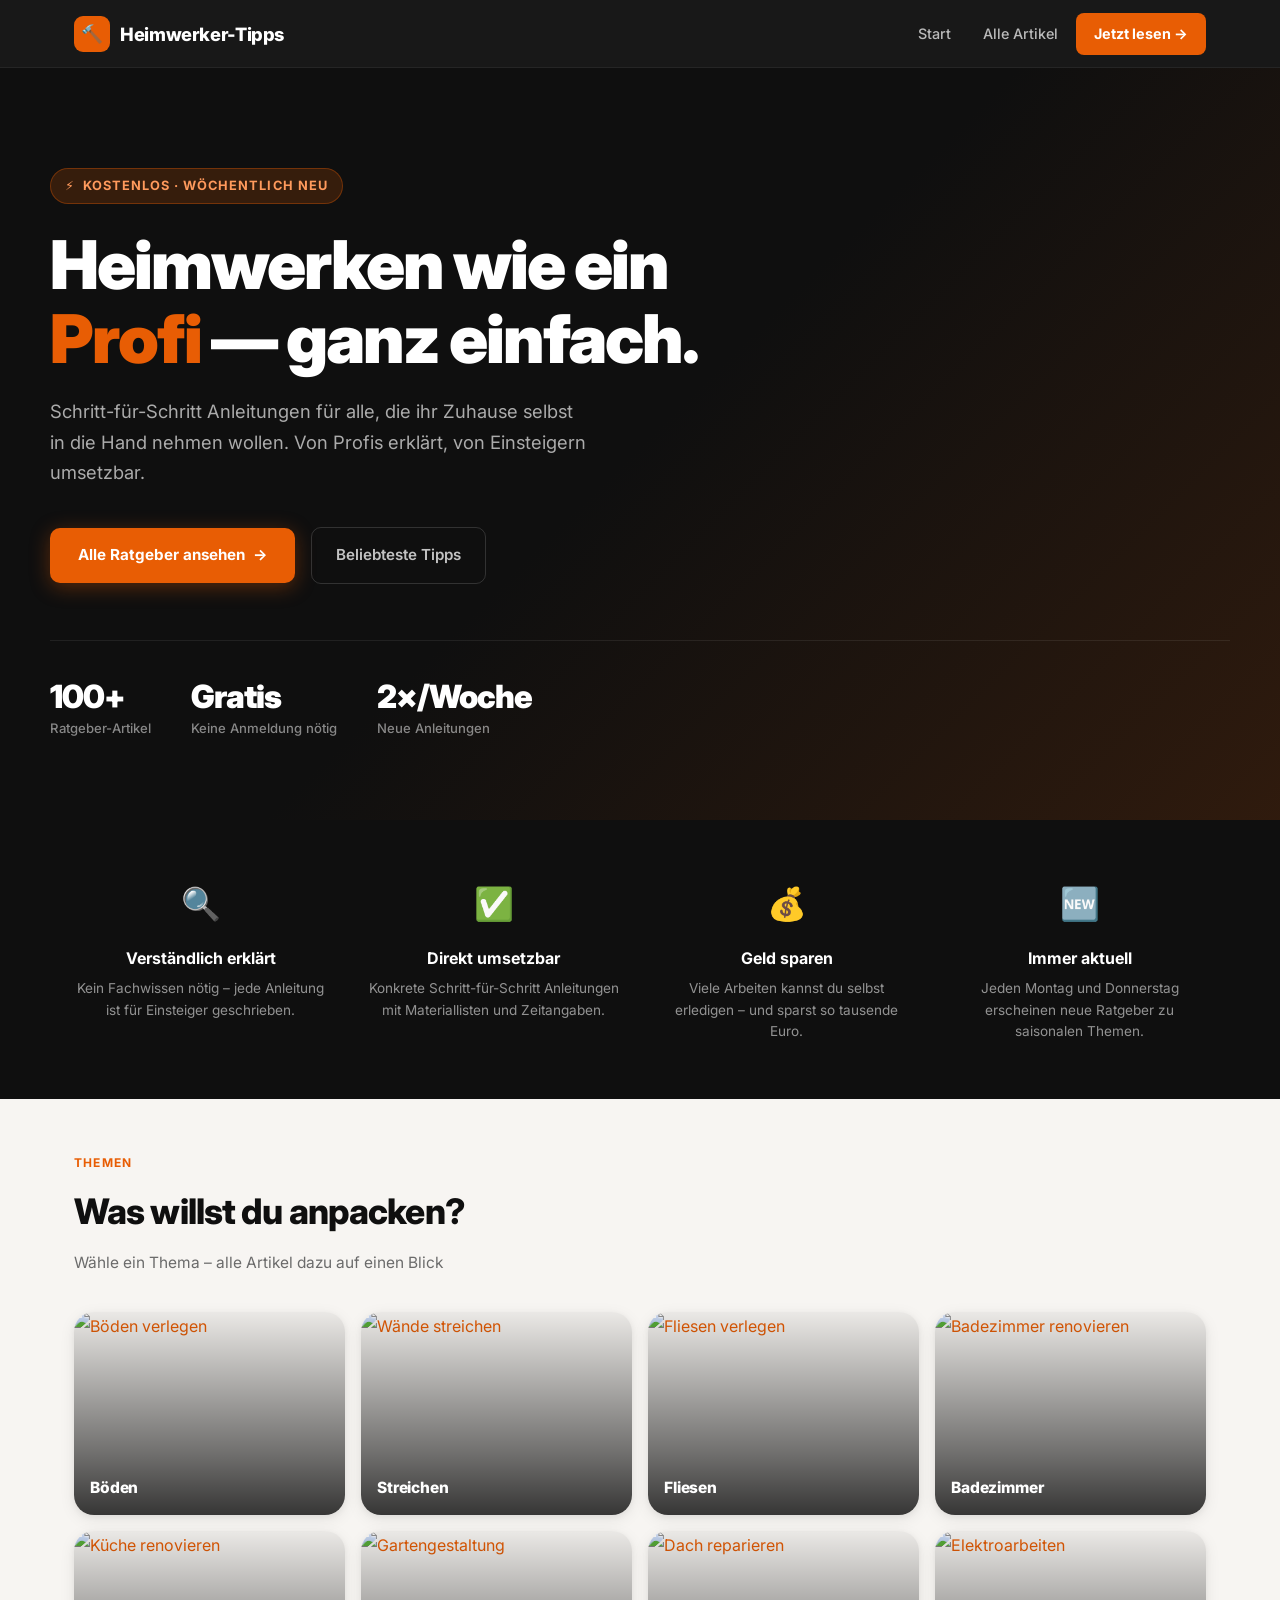
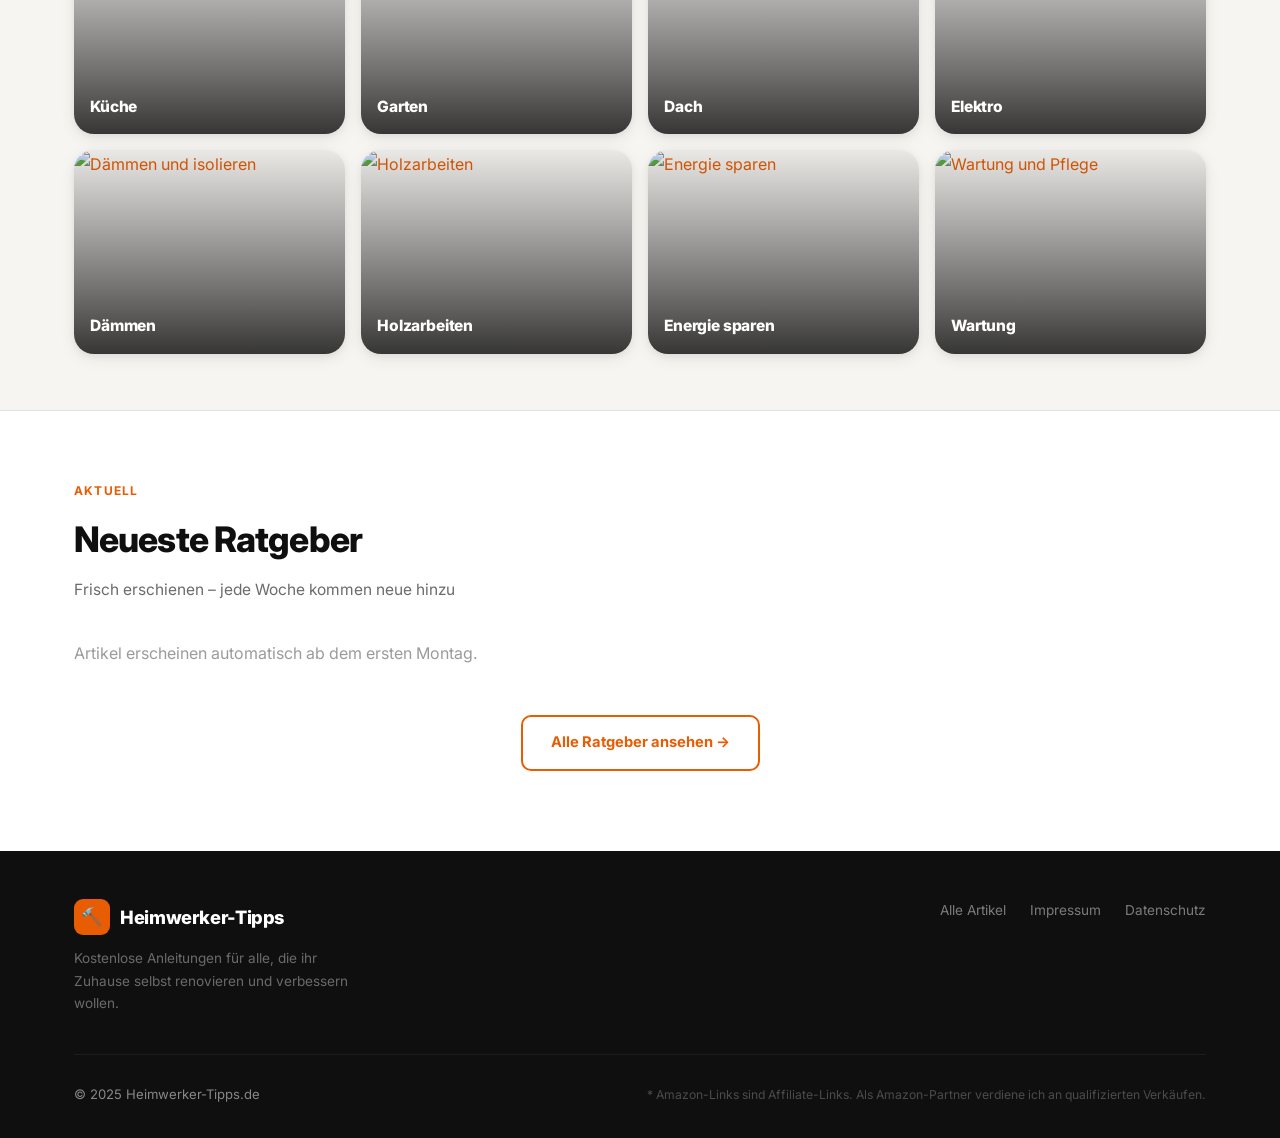
==== index.html @ 7f6107e6 "Kategorien: echte Unsplash-Fotos mit Hover-Effekt und Bild-Overlay" ====
<!DOCTYPE html>
<html lang="de">
<head>
  <meta charset="UTF-8" />
  <meta name="viewport" content="width=device-width, initial-scale=1.0" />
  <title>Heimwerker-Tipps – Dein Ratgeber für Renovierung & DIY</title>
  <meta name="description" content="Kostenlose Schritt-für-Schritt Anleitungen für Heimwerker: Renovieren, Streichen, Fliesen, Dämmen und mehr. Verständlich erklärt, direkt umsetzbar." />
  <link rel="canonical" href="https://USERNAME.github.io/heimwerker-tipps-de/" />

  <meta property="og:title" content="Heimwerker-Tipps – Dein Ratgeber für Renovierung & DIY" />
  <meta property="og:description" content="Kostenlose Heimwerker-Anleitungen: Renovieren, Streichen, Fliesen, Dämmen und mehr." />
  <meta property="og:type" content="website" />
  <meta property="og:image" content="https://images.unsplash.com/photo-1504307651254-35680f356dfd?w=1200&h=630&fit=crop" />

  <link rel="preconnect" href="https://fonts.googleapis.com" />
  <link rel="preconnect" href="https://fonts.gstatic.com" crossorigin />
  <link rel="stylesheet" href="style.css" />

  <!-- Google AdSense – nach Freischaltung aktivieren -->
  <!-- <script async src="https://pagead2.googlesyndication.com/pagead/js/adsbygoogle.js?client=ca-pub-XXXXXXXXXXXXXXXX" crossorigin="anonymous"></script> -->
</head>
<body>

<!-- ── Navigation ─────────────────────────────────────────────────────── -->
<header class="site-header">
  <div class="container">
    <nav class="nav-inner">
      <a href="/" class="logo">
        <span class="logo-icon">🔨</span>
        Heimwerker-Tipps
      </a>
      <div class="nav-links">
        <a href="/">Start</a>
        <a href="/blog/">Alle Artikel</a>
        <a href="/blog/" class="nav-cta">Jetzt lesen →</a>
      </div>
    </nav>
  </div>
</header>

<!-- ── Hero ───────────────────────────────────────────────────────────── -->
<section class="hero">
  <div class="hero-bg"></div>
  <div class="hero-overlay"></div>
  <div class="hero-content container">
    <div class="hero-eyebrow fade-up">
      <span>⚡</span> Kostenlos · Wöchentlich neu
    </div>
    <h1 class="fade-up-2">
      Heimwerken wie ein<br>
      <em>Profi</em> — ganz einfach.
    </h1>
    <p class="hero-sub fade-up-3">
      Schritt-für-Schritt Anleitungen für alle, die ihr Zuhause selbst in die Hand nehmen wollen. Von Profis erklärt, von Einsteigern umsetzbar.
    </p>
    <div class="hero-actions fade-up-3">
      <a href="/blog/" class="btn-primary">
        Alle Ratgeber ansehen
        <span>→</span>
      </a>
      <a href="/blog/?filter=Renovieren" class="btn-ghost">
        Beliebteste Tipps
      </a>
    </div>
    <div class="hero-stats fade-up-3">
      <div>
        <div class="hero-stat-value" id="stat-articles">100+</div>
        <div class="hero-stat-label">Ratgeber-Artikel</div>
      </div>
      <div>
        <div class="hero-stat-value">Gratis</div>
        <div class="hero-stat-label">Keine Anmeldung nötig</div>
      </div>
      <div>
        <div class="hero-stat-value">2×/Woche</div>
        <div class="hero-stat-label">Neue Anleitungen</div>
      </div>
    </div>
  </div>
</section>

<!-- ── Trust Bar ──────────────────────────────────────────────────────── -->
<section class="trust-section">
  <div class="container">
    <div class="trust-grid">
      <div class="trust-item">
        <div class="trust-icon">🔍</div>
        <h3>Verständlich erklärt</h3>
        <p>Kein Fachwissen nötig – jede Anleitung ist für Einsteiger geschrieben.</p>
      </div>
      <div class="trust-item">
        <div class="trust-icon">✅</div>
        <h3>Direkt umsetzbar</h3>
        <p>Konkrete Schritt-für-Schritt Anleitungen mit Materiallisten und Zeitangaben.</p>
      </div>
      <div class="trust-item">
        <div class="trust-icon">💰</div>
        <h3>Geld sparen</h3>
        <p>Viele Arbeiten kannst du selbst erledigen – und sparst so tausende Euro.</p>
      </div>
      <div class="trust-item">
        <div class="trust-icon">🆕</div>
        <h3>Immer aktuell</h3>
        <p>Jeden Montag und Donnerstag erscheinen neue Ratgeber zu saisonalen Themen.</p>
      </div>
    </div>
  </div>
</section>

<!-- ── Kategorien ─────────────────────────────────────────────────────── -->
<section class="categories-section">
  <div class="container">
    <div class="section-header">
      <span class="section-label">Themen</span>
      <h2 class="section-title">Was willst du anpacken?</h2>
      <p class="section-subtitle">Wähle ein Thema – alle Artikel dazu auf einen Blick</p>
    </div>
    <div class="category-grid">

      <a href="/blog/?filter=Böden" class="category-card">
        <img src="https://images.unsplash.com/photo-1562663474-6cbb3eaa4d14?w=600&h=450&fit=crop&auto=format" alt="Böden verlegen" loading="lazy" />
        <div class="category-card-overlay"></div>
        <div class="category-card-label">Böden</div>
      </a>

      <a href="/blog/?filter=Streichen" class="category-card">
        <img src="https://images.unsplash.com/photo-1589939705384-5185137a7f0f?w=600&h=450&fit=crop&auto=format" alt="Wände streichen" loading="lazy" />
        <div class="category-card-overlay"></div>
        <div class="category-card-label">Streichen</div>
      </a>

      <a href="/blog/?filter=Fliesen" class="category-card">
        <img src="https://images.unsplash.com/photo-1584622650111-993a426fbf0a?w=600&h=450&fit=crop&auto=format" alt="Fliesen verlegen" loading="lazy" />
        <div class="category-card-overlay"></div>
        <div class="category-card-label">Fliesen</div>
      </a>

      <a href="/blog/?filter=Bad" class="category-card">
        <img src="https://images.unsplash.com/photo-1552321554-5fefe8c9ef14?w=600&h=450&fit=crop&auto=format" alt="Badezimmer renovieren" loading="lazy" />
        <div class="category-card-overlay"></div>
        <div class="category-card-label">Badezimmer</div>
      </a>

      <a href="/blog/?filter=Küche" class="category-card">
        <img src="https://images.unsplash.com/photo-1556909114-f6e7ad7d3136?w=600&h=450&fit=crop&auto=format" alt="Küche renovieren" loading="lazy" />
        <div class="category-card-overlay"></div>
        <div class="category-card-label">Küche</div>
      </a>

      <a href="/blog/?filter=Garten" class="category-card">
        <img src="https://images.unsplash.com/photo-1416879595882-3373a0480b5b?w=600&h=450&fit=crop&auto=format" alt="Gartengestaltung" loading="lazy" />
        <div class="category-card-overlay"></div>
        <div class="category-card-label">Garten</div>
      </a>

      <a href="/blog/?filter=Dach" class="category-card">
        <img src="https://images.unsplash.com/photo-1508450859948-4e04fabaa4ea?w=600&h=450&fit=crop&auto=format" alt="Dach reparieren" loading="lazy" />
        <div class="category-card-overlay"></div>
        <div class="category-card-label">Dach</div>
      </a>

      <a href="/blog/?filter=Elektro" class="category-card">
        <img src="https://images.unsplash.com/photo-1621905251189-08b45d6a269e?w=600&h=450&fit=crop&auto=format" alt="Elektroarbeiten" loading="lazy" />
        <div class="category-card-overlay"></div>
        <div class="category-card-label">Elektro</div>
      </a>

      <a href="/blog/?filter=Dämmen" class="category-card">
        <img src="https://images.unsplash.com/photo-1504307651254-35680f356dfd?w=600&h=450&fit=crop&auto=format" alt="Dämmen und isolieren" loading="lazy" />
        <div class="category-card-overlay"></div>
        <div class="category-card-label">Dämmen</div>
      </a>

      <a href="/blog/?filter=Holz" class="category-card">
        <img src="https://images.unsplash.com/photo-1530124566582-a618bc2615dc?w=600&h=450&fit=crop&auto=format" alt="Holzarbeiten" loading="lazy" />
        <div class="category-card-overlay"></div>
        <div class="category-card-label">Holzarbeiten</div>
      </a>

      <a href="/blog/?filter=Energie" class="category-card">
        <img src="https://images.unsplash.com/photo-1497435334941-8c899ee9e8e9?w=600&h=450&fit=crop&auto=format" alt="Energie sparen" loading="lazy" />
        <div class="category-card-overlay"></div>
        <div class="category-card-label">Energie sparen</div>
      </a>

      <a href="/blog/?filter=Wartung" class="category-card">
        <img src="https://images.unsplash.com/photo-1504148455328-c376907d081c?w=600&h=450&fit=crop&auto=format" alt="Wartung und Pflege" loading="lazy" />
        <div class="category-card-overlay"></div>
        <div class="category-card-label">Wartung</div>
      </a>

    </div>
  </div>
</section>

<!-- AdSense Banner (nach Freischaltung aktivieren) -->
<!--
<div class="container" style="padding: 0 24px;">
  <div class="ad-slot">
    <ins class="adsbygoogle" style="display:block" data-ad-client="ca-pub-XXXXXXXXXXXXXXXX" data-ad-slot="XXXXXXXXXX" data-ad-format="auto" data-full-width-responsive="true"></ins>
    <script>(adsbygoogle = window.adsbygoogle || []).push({});</script>
  </div>
</div>
-->

<!-- ── Neueste Artikel ─────────────────────────────────────────────────── -->
<section class="articles-section">
  <div class="container">
    <div class="section-header">
      <span class="section-label">Aktuell</span>
      <h2 class="section-title">Neueste Ratgeber</h2>
      <p class="section-subtitle">Frisch erschienen – jede Woche kommen neue hinzu</p>
    </div>

    <div class="post-grid" id="latest-posts">
      <!-- Skeleton Loader -->
      <div class="post-card" style="opacity:.4;">
        <div class="card-image" style="background:var(--surface-3);"></div>
        <div class="card-body">
          <div style="height:14px;background:var(--surface-3);border-radius:4px;width:60%;margin-bottom:12px;"></div>
          <div style="height:20px;background:var(--surface-3);border-radius:4px;margin-bottom:8px;"></div>
          <div style="height:14px;background:var(--surface-3);border-radius:4px;width:80%;"></div>
        </div>
      </div>
    </div>

    <div class="section-footer">
      <a href="/blog/" class="btn-outline">Alle Ratgeber ansehen →</a>
    </div>
  </div>
</section>

<!-- ── Footer ─────────────────────────────────────────────────────────── -->
<footer class="site-footer">
  <div class="container">
    <div class="footer-inner">
      <div class="footer-brand">
        <a href="/" class="logo">
          <span class="logo-icon">🔨</span>
          Heimwerker-Tipps
        </a>
        <p>Kostenlose Anleitungen für alle, die ihr Zuhause selbst renovieren und verbessern wollen.</p>
      </div>
      <div class="footer-links">
        <a href="/blog/">Alle Artikel</a>
        <a href="/impressum.html">Impressum</a>
        <a href="/datenschutz.html">Datenschutz</a>
      </div>
    </div>
    <div class="footer-bottom">
      <span class="footer-copy">© 2025 Heimwerker-Tipps.de</span>
      <span class="affiliate-hint">* Amazon-Links sind Affiliate-Links. Als Amazon-Partner verdiene ich an qualifizierten Verkäufen.</span>
    </div>
  </div>
</footer>

<script>
// Artikel-Zähler aus Index
fetch('/blog/posts/index.json')
  .then(r => r.json())
  .then(posts => {
    // Statistik aktualisieren
    const count = posts.length;
    if (count > 0) {
      document.getElementById('stat-articles').textContent = count + '+';
    }

    // Neueste 6 Artikel rendern
    const grid = document.getElementById('latest-posts');
    const latest = posts.slice(0, 6);

    if (latest.length === 0) {
      grid.innerHTML = '<p style="color:var(--ink-4);grid-column:1/-1;">Die ersten Artikel erscheinen automatisch ab dem ersten Montag. Bitte check später nochmal.</p>';
      return;
    }

    // Featured-Klasse wenn mehr als 3 Artikel
    if (latest.length >= 3) grid.classList.add('has-featured');

    grid.innerHTML = latest.map((p, i) => `
      <article class="post-card">
        <a class="card-link" href="${p.url}">
          <div class="card-image">
            <img src="${p.og_image}" alt="${p.h1}" loading="${i === 0 ? 'eager' : 'lazy'}" />
            <div class="card-image-overlay"></div>
          </div>
          <div class="card-body">
            <div class="card-meta">
              <span class="label">${p.label}</span>
              <time class="card-date">${p.date_de}</time>
            </div>
            <h2>${p.h1}</h2>
            <p>${p.meta_description}</p>
            <span class="card-arrow">Jetzt lesen <span>→</span></span>
          </div>
        </a>
      </article>
    `).join('');
  })
  .catch(() => {
    document.getElementById('latest-posts').innerHTML =
      '<p style="color:var(--ink-4);grid-column:1/-1;">Artikel erscheinen automatisch ab dem ersten Montag.</p>';
  });
</script>

</body>
</html>
---- style.css ----
/* ═══════════════════════════════════════════════════════════════
   HEIMWERKER-TIPPS — Premium Design System
   ═══════════════════════════════════════════════════════════════ */

@import url('https://fonts.googleapis.com/css2?family=Inter:wght@400;500;600;700;800;900&display=swap');

/* ── Tokens ─────────────────────────────────────────────────────────────── */
:root {
  --brand:        #e85d04;
  --brand-dark:   #c44e04;
  --brand-light:  #fff0e8;
  --ink:          #0f0f0f;
  --ink-2:        #3a3a3a;
  --ink-3:        #6b6b6b;
  --ink-4:        #9b9b9b;
  --surface:      #ffffff;
  --surface-2:    #f7f5f2;
  --surface-3:    #edeae5;
  --border:       rgba(0,0,0,.08);
  --border-strong:#d0ccc6;
  --shadow-sm:    0 1px 3px rgba(0,0,0,.06), 0 1px 2px rgba(0,0,0,.04);
  --shadow-md:    0 4px 16px rgba(0,0,0,.08), 0 2px 6px rgba(0,0,0,.05);
  --shadow-lg:    0 12px 40px rgba(0,0,0,.12), 0 4px 12px rgba(0,0,0,.07);
  --shadow-xl:    0 24px 64px rgba(0,0,0,.14);
  --radius-sm:    6px;
  --radius:       12px;
  --radius-lg:    20px;
  --radius-xl:    32px;
  --nav-h:        68px;
  --content-w:    820px;
  --wide-w:       1180px;
  --transition:   all .22s cubic-bezier(.4,0,.2,1);
}

/* ── Reset ──────────────────────────────────────────────────────────────── */
*, *::before, *::after { box-sizing: border-box; margin: 0; padding: 0; }
html { scroll-behavior: smooth; -webkit-text-size-adjust: 100%; }

body {
  font-family: 'Inter', system-ui, -apple-system, sans-serif;
  font-size: 16px;
  line-height: 1.75;
  color: var(--ink);
  background: var(--surface);
  -webkit-font-smoothing: antialiased;
}

img { display: block; max-width: 100%; }
a  { color: var(--brand); text-decoration: none; }
a:hover { text-decoration: underline; }

/* ── Utility ────────────────────────────────────────────────────────────── */
.container {
  max-width: var(--wide-w);
  margin: 0 auto;
  padding: 0 24px;
}
.content-w { max-width: var(--content-w); margin: 0 auto; padding: 0 24px; }

.sr-only {
  position: absolute; width: 1px; height: 1px;
  padding: 0; margin: -1px; overflow: hidden;
  clip: rect(0,0,0,0); border: 0;
}

/* ═══════════════════════════════════════════════════════════════
   NAVIGATION
   ═══════════════════════════════════════════════════════════════ */
.site-header {
  position: sticky;
  top: 0;
  z-index: 200;
  height: var(--nav-h);
  background: rgba(15,15,15,.96);
  backdrop-filter: blur(16px) saturate(180%);
  -webkit-backdrop-filter: blur(16px) saturate(180%);
  border-bottom: 1px solid rgba(255,255,255,.06);
}

.nav-inner {
  height: var(--nav-h);
  display: flex;
  align-items: center;
  justify-content: space-between;
  gap: 24px;
}

.logo {
  display: flex;
  align-items: center;
  gap: 10px;
  color: #fff;
  font-size: 1.15rem;
  font-weight: 800;
  letter-spacing: -.02em;
  text-decoration: none;
  flex-shrink: 0;
}

.logo-icon {
  width: 36px;
  height: 36px;
  background: var(--brand);
  border-radius: 9px;
  display: flex;
  align-items: center;
  justify-content: center;
  font-size: 1.1rem;
}

.nav-links {
  display: flex;
  align-items: center;
  gap: 4px;
}

.nav-links a {
  color: rgba(255,255,255,.7);
  font-size: .9rem;
  font-weight: 500;
  padding: 7px 14px;
  border-radius: var(--radius-sm);
  transition: var(--transition);
  text-decoration: none;
}

.nav-links a:hover { color: #fff; background: rgba(255,255,255,.08); }
.nav-links a.active { color: #fff; }

.nav-cta {
  background: var(--brand) !important;
  color: #fff !important;
  padding: 8px 18px !important;
  border-radius: 8px !important;
  font-weight: 700 !important;
}

.nav-cta:hover { background: var(--brand-dark) !important; }

/* ═══════════════════════════════════════════════════════════════
   HERO
   ═══════════════════════════════════════════════════════════════ */
.hero {
  position: relative;
  min-height: 600px;
  display: flex;
  align-items: center;
  overflow: hidden;
  background: #0f0f0f;
}

.hero-bg {
  position: absolute;
  inset: 0;
  background-image: url('https://images.unsplash.com/photo-1504307651254-35680f356dfd?w=1600&h=900&fit=crop&auto=format');
  background-size: cover;
  background-position: center 40%;
  opacity: .28;
  transform: scale(1.04);
  transition: transform 8s ease;
}

.hero-overlay {
  position: absolute;
  inset: 0;
  background: linear-gradient(
    135deg,
    rgba(15,15,15,.95) 0%,
    rgba(15,15,15,.7) 50%,
    rgba(232,93,4,.15) 100%
  );
}

.hero-content {
  position: relative;
  z-index: 1;
  padding: 100px 0 80px;
  width: 100%;
}

.hero-eyebrow {
  display: inline-flex;
  align-items: center;
  gap: 8px;
  background: rgba(232,93,4,.18);
  border: 1px solid rgba(232,93,4,.35);
  color: #ff9a5c;
  font-size: .8rem;
  font-weight: 700;
  letter-spacing: .08em;
  text-transform: uppercase;
  padding: 6px 14px;
  border-radius: 100px;
  margin-bottom: 24px;
}

.hero h1 {
  font-size: clamp(2.6rem, 6vw, 4.2rem);
  font-weight: 900;
  line-height: 1.1;
  letter-spacing: -.03em;
  color: #fff;
  max-width: 720px;
  margin-bottom: 20px;
}

.hero h1 em {
  font-style: normal;
  color: var(--brand);
}

.hero-sub {
  font-size: 1.15rem;
  color: rgba(255,255,255,.65);
  max-width: 540px;
  line-height: 1.65;
  margin-bottom: 40px;
}

.hero-actions {
  display: flex;
  align-items: center;
  gap: 16px;
  flex-wrap: wrap;
}

.btn-primary {
  display: inline-flex;
  align-items: center;
  gap: 8px;
  background: var(--brand);
  color: #fff;
  font-weight: 700;
  font-size: .95rem;
  padding: 14px 28px;
  border-radius: 10px;
  transition: var(--transition);
  text-decoration: none;
  box-shadow: 0 4px 20px rgba(232,93,4,.35);
}

.btn-primary:hover {
  background: var(--brand-dark);
  transform: translateY(-1px);
  box-shadow: 0 8px 28px rgba(232,93,4,.45);
  text-decoration: none;
  color: #fff;
}

.btn-ghost {
  display: inline-flex;
  align-items: center;
  gap: 8px;
  color: rgba(255,255,255,.75);
  font-weight: 600;
  font-size: .95rem;
  padding: 14px 24px;
  border-radius: 10px;
  border: 1px solid rgba(255,255,255,.15);
  transition: var(--transition);
  text-decoration: none;
}

.btn-ghost:hover {
  color: #fff;
  border-color: rgba(255,255,255,.35);
  background: rgba(255,255,255,.06);
  text-decoration: none;
}

.hero-stats {
  display: flex;
  gap: 40px;
  margin-top: 56px;
  padding-top: 40px;
  border-top: 1px solid rgba(255,255,255,.08);
}

.hero-stat-value {
  font-size: 2rem;
  font-weight: 900;
  color: #fff;
  letter-spacing: -.03em;
  line-height: 1;
}

.hero-stat-label {
  font-size: .82rem;
  color: rgba(255,255,255,.5);
  margin-top: 4px;
  font-weight: 500;
}

/* ═══════════════════════════════════════════════════════════════
   CATEGORY STRIP
   ═══════════════════════════════════════════════════════════════ */
.categories-section {
  background: var(--surface-2);
  border-bottom: 1px solid var(--border);
  padding: 48px 0 56px;
}

.section-header {
  margin-bottom: 36px;
}

.section-label {
  display: inline-block;
  font-size: .75rem;
  font-weight: 700;
  letter-spacing: .1em;
  text-transform: uppercase;
  color: var(--brand);
  margin-bottom: 8px;
}

.section-title {
  font-size: clamp(1.6rem, 3vw, 2.2rem);
  font-weight: 800;
  letter-spacing: -.025em;
  color: var(--ink);
  margin-bottom: 6px;
}

.section-subtitle {
  color: var(--ink-3);
  font-size: .97rem;
}

.category-grid {
  display: grid;
  grid-template-columns: repeat(4, 1fr);
  gap: 16px;
}

.category-card {
  position: relative;
  display: block;
  border-radius: var(--radius-lg);
  overflow: hidden;
  aspect-ratio: 4 / 3;
  text-decoration: none;
  box-shadow: var(--shadow-md);
  transition: var(--transition);
}

.category-card:hover {
  transform: translateY(-4px) scale(1.02);
  box-shadow: var(--shadow-xl);
  text-decoration: none;
}

.category-card img {
  position: absolute;
  inset: 0;
  width: 100%;
  height: 100%;
  object-fit: cover;
  transition: transform .5s ease;
}

.category-card:hover img { transform: scale(1.08); }

.category-card-overlay {
  position: absolute;
  inset: 0;
  background: linear-gradient(
    to bottom,
    rgba(0,0,0,.05) 0%,
    rgba(0,0,0,.55) 70%,
    rgba(0,0,0,.78) 100%
  );
  transition: background .25s;
}

.category-card:hover .category-card-overlay {
  background: linear-gradient(
    to bottom,
    rgba(232,93,4,.1) 0%,
    rgba(0,0,0,.65) 70%,
    rgba(0,0,0,.88) 100%
  );
}

.category-card-label {
  position: absolute;
  bottom: 0;
  left: 0;
  right: 0;
  padding: 14px 16px;
  color: #fff;
  font-weight: 800;
  font-size: .97rem;
  letter-spacing: -.01em;
  display: flex;
  align-items: center;
  justify-content: space-between;
}

.category-card-label::after {
  content: '→';
  opacity: 0;
  transform: translateX(-6px);
  transition: var(--transition);
  color: var(--brand);
  font-size: 1rem;
}

.category-card:hover .category-card-label::after {
  opacity: 1;
  transform: translateX(0);
}

/* ═══════════════════════════════════════════════════════════════
   ARTICLE CARDS
   ═══════════════════════════════════════════════════════════════ */
.articles-section { padding: 64px 0 80px; }

.post-grid {
  display: grid;
  grid-template-columns: repeat(auto-fill, minmax(300px, 1fr));
  gap: 24px;
}

/* Featured: erster Artikel nimmt volle Breite */
.post-grid.has-featured .post-card:first-child {
  grid-column: 1 / -1;
  display: grid;
  grid-template-columns: 1.2fr 1fr;
}

.post-grid.has-featured .post-card:first-child .card-image {
  height: 100%;
  min-height: 260px;
}

.post-card {
  background: var(--surface);
  border: 1px solid var(--border);
  border-radius: var(--radius-lg);
  overflow: hidden;
  box-shadow: var(--shadow-sm);
  transition: var(--transition);
  display: flex;
  flex-direction: column;
}

.post-card:hover {
  transform: translateY(-4px);
  box-shadow: var(--shadow-lg);
  border-color: rgba(232,93,4,.2);
}

.card-link { display: contents; color: inherit; text-decoration: none; }

.card-image {
  position: relative;
  overflow: hidden;
  height: 200px;
  flex-shrink: 0;
}

.card-image img {
  width: 100%;
  height: 100%;
  object-fit: cover;
  transition: transform .5s ease;
}

.post-card:hover .card-image img { transform: scale(1.06); }

.card-image-overlay {
  position: absolute;
  inset: 0;
  background: linear-gradient(to top, rgba(0,0,0,.3) 0%, transparent 50%);
}

.card-body {
  padding: 20px 22px 24px;
  display: flex;
  flex-direction: column;
  flex: 1;
}

.card-meta {
  display: flex;
  align-items: center;
  justify-content: space-between;
  margin-bottom: 12px;
}

.label {
  display: inline-block;
  background: var(--brand-light);
  color: var(--brand-dark);
  font-size: .72rem;
  font-weight: 700;
  letter-spacing: .06em;
  text-transform: uppercase;
  padding: 3px 10px;
  border-radius: 100px;
}

.card-date {
  font-size: .78rem;
  color: var(--ink-4);
}

.card-body h2 {
  font-size: 1.05rem;
  font-weight: 700;
  line-height: 1.4;
  color: var(--ink);
  margin-bottom: 10px;
  letter-spacing: -.01em;
}

.card-body p {
  font-size: .88rem;
  color: var(--ink-3);
  line-height: 1.6;
  flex: 1;
  display: -webkit-box;
  -webkit-line-clamp: 2;
  -webkit-box-orient: vertical;
  overflow: hidden;
}

.card-arrow {
  margin-top: 16px;
  font-size: .85rem;
  font-weight: 700;
  color: var(--brand);
  display: flex;
  align-items: center;
  gap: 4px;
  transition: gap .2s;
}

.post-card:hover .card-arrow { gap: 8px; }

/* ═══════════════════════════════════════════════════════════════
   TRUST BAR / FEATURES
   ═══════════════════════════════════════════════════════════════ */
.trust-section {
  background: var(--ink);
  color: #fff;
  padding: 56px 0;
}

.trust-grid {
  display: grid;
  grid-template-columns: repeat(auto-fit, minmax(200px, 1fr));
  gap: 40px;
}

.trust-item {
  text-align: center;
}

.trust-icon {
  font-size: 2rem;
  margin-bottom: 12px;
}

.trust-item h3 {
  font-size: 1rem;
  font-weight: 700;
  margin-bottom: 6px;
}

.trust-item p {
  font-size: .85rem;
  color: rgba(255,255,255,.55);
  line-height: 1.6;
}

/* ═══════════════════════════════════════════════════════════════
   SECTION DIVIDER
   ═══════════════════════════════════════════════════════════════ */
.section-footer {
  display: flex;
  justify-content: center;
  margin-top: 48px;
}

.btn-outline {
  display: inline-flex;
  align-items: center;
  gap: 8px;
  border: 2px solid var(--brand);
  color: var(--brand);
  font-weight: 700;
  font-size: .92rem;
  padding: 13px 28px;
  border-radius: 10px;
  transition: var(--transition);
  text-decoration: none;
}

.btn-outline:hover {
  background: var(--brand);
  color: #fff;
  text-decoration: none;
  transform: translateY(-1px);
  box-shadow: 0 4px 16px rgba(232,93,4,.3);
}

/* ═══════════════════════════════════════════════════════════════
   ARTICLE PAGE
   ═══════════════════════════════════════════════════════════════ */
.article-hero {
  background: #0f0f0f;
  padding: 56px 0 0;
}

.article-hero-inner {
  max-width: var(--content-w);
  margin: 0 auto;
  padding: 0 24px;
}

.article-eyebrow {
  display: flex;
  align-items: center;
  gap: 12px;
  margin-bottom: 20px;
  flex-wrap: wrap;
}

.article-hero h1 {
  font-size: clamp(1.9rem, 4.5vw, 3rem);
  font-weight: 900;
  line-height: 1.18;
  letter-spacing: -.03em;
  color: #fff;
  margin-bottom: 16px;
}

.article-hero-sub {
  font-size: 1.1rem;
  color: rgba(255,255,255,.6);
  max-width: 600px;
  margin-bottom: 36px;
  line-height: 1.65;
}

.article-hero-date {
  font-size: .82rem;
  color: rgba(255,255,255,.4);
}

.article-hero-img {
  width: 100%;
  max-width: var(--content-w);
  margin: 0 auto;
  display: block;
  height: 380px;
  object-fit: cover;
  border-radius: var(--radius-lg) var(--radius-lg) 0 0;
  margin-top: 8px;
}

/* Reading progress bar */
.reading-progress {
  position: fixed;
  top: var(--nav-h);
  left: 0;
  height: 3px;
  background: var(--brand);
  width: 0%;
  z-index: 150;
  transition: width .1s linear;
  box-shadow: 0 0 8px rgba(232,93,4,.5);
}

.article-page {
  max-width: var(--content-w);
  margin: 0 auto;
  padding: 48px 24px 80px;
}

.article-content {
  font-size: 1.06rem;
  line-height: 1.8;
  color: var(--ink-2);
}

.article-content h2 {
  font-size: 1.55rem;
  font-weight: 800;
  color: var(--ink);
  letter-spacing: -.02em;
  margin: 48px 0 16px;
  padding-top: 8px;
}

.article-content p { margin-bottom: 20px; }

.article-content ul, .article-content ol {
  margin: 20px 0 28px 0;
  padding-left: 0;
  list-style: none;
}

.article-content li {
  position: relative;
  padding-left: 28px;
  margin-bottom: 10px;
}

.article-content ul li::before {
  content: '';
  position: absolute;
  left: 0;
  top: 11px;
  width: 8px;
  height: 8px;
  border-radius: 50%;
  background: var(--brand);
}

.article-content ol { counter-reset: list; }
.article-content ol li::before {
  counter-increment: list;
  content: counter(list);
  position: absolute;
  left: 0;
  top: 2px;
  width: 20px;
  height: 20px;
  background: var(--brand);
  color: #fff;
  font-size: .72rem;
  font-weight: 800;
  border-radius: 50%;
  display: flex;
  align-items: center;
  justify-content: center;
  line-height: 1;
}

/* Amazon Product Box */
.product-hint {
  background: linear-gradient(135deg, #fff8f4 0%, #fff3eb 100%);
  border: 1.5px solid rgba(232,93,4,.25);
  border-radius: var(--radius-lg);
  padding: 28px 32px;
  margin: 40px 0;
  box-shadow: var(--shadow-sm);
}

.product-hint h3 {
  font-size: 1.1rem;
  font-weight: 800;
  color: var(--ink);
  margin-bottom: 8px;
}

.product-hint p {
  color: var(--ink-3);
  font-size: .92rem;
  margin-bottom: 18px;
  margin-top: 0;
}

.amazon-link {
  display: inline-flex;
  align-items: center;
  gap: 8px;
  background: var(--brand);
  color: #fff;
  font-weight: 700;
  font-size: .9rem;
  padding: 11px 22px;
  border-radius: var(--radius);
  text-decoration: none;
  transition: var(--transition);
  box-shadow: 0 3px 12px rgba(232,93,4,.3);
}

.amazon-link:hover {
  background: var(--brand-dark);
  transform: translateY(-1px);
  box-shadow: 0 6px 18px rgba(232,93,4,.4);
  color: #fff;
  text-decoration: none;
}

/* AdSense slots */
.ad-slot {
  background: var(--surface-2);
  border: 1px dashed var(--border-strong);
  border-radius: var(--radius);
  min-height: 90px;
  margin: 32px 0;
  display: flex;
  align-items: center;
  justify-content: center;
}

.article-nav {
  margin-top: 56px;
  padding-top: 32px;
  border-top: 1px solid var(--border);
  display: flex;
  align-items: center;
  justify-content: space-between;
  gap: 16px;
}

.back-link {
  display: inline-flex;
  align-items: center;
  gap: 8px;
  color: var(--ink-3);
  font-weight: 600;
  font-size: .9rem;
  text-decoration: none;
  transition: color .2s;
}

.back-link:hover { color: var(--brand); text-decoration: none; }

/* ═══════════════════════════════════════════════════════════════
   BLOG INDEX PAGE
   ═══════════════════════════════════════════════════════════════ */
.blog-hero {
  background: linear-gradient(135deg, #0f0f0f 0%, #1a1410 100%);
  padding: 56px 0 52px;
  border-bottom: 1px solid rgba(255,255,255,.06);
}

.blog-hero h1 {
  font-size: clamp(2rem, 4vw, 3rem);
  font-weight: 900;
  letter-spacing: -.03em;
  color: #fff;
  margin-bottom: 10px;
}

.blog-hero p {
  color: rgba(255,255,255,.55);
  font-size: 1rem;
}

.blog-controls {
  padding: 28px 0;
  background: var(--surface-2);
  border-bottom: 1px solid var(--border);
  position: sticky;
  top: var(--nav-h);
  z-index: 100;
}

.filter-pills {
  display: flex;
  gap: 8px;
  flex-wrap: wrap;
  align-items: center;
}

.filter-pill {
  display: inline-flex;
  align-items: center;
  gap: 6px;
  padding: 7px 16px;
  border-radius: 100px;
  border: 1.5px solid var(--border-strong);
  background: var(--surface);
  color: var(--ink-3);
  font-size: .82rem;
  font-weight: 600;
  cursor: pointer;
  transition: var(--transition);
  white-space: nowrap;
  user-select: none;
}

.filter-pill:hover {
  border-color: var(--brand);
  color: var(--brand);
}

.filter-pill.active {
  background: var(--brand);
  border-color: var(--brand);
  color: #fff;
  box-shadow: 0 3px 10px rgba(232,93,4,.25);
}

.blog-main {
  padding: 48px 0 80px;
}

/* ═══════════════════════════════════════════════════════════════
   FOOTER
   ═══════════════════════════════════════════════════════════════ */
.site-footer {
  background: #0f0f0f;
  color: rgba(255,255,255,.5);
  padding: 48px 0 32px;
}

.footer-inner {
  display: grid;
  grid-template-columns: 1fr auto;
  gap: 40px;
  align-items: start;
  margin-bottom: 40px;
}

.footer-brand .logo { margin-bottom: 12px; }

.footer-brand p {
  font-size: .85rem;
  color: rgba(255,255,255,.38);
  max-width: 300px;
  line-height: 1.65;
}

.footer-links {
  display: flex;
  gap: 24px;
  flex-wrap: wrap;
}

.footer-links a {
  color: rgba(255,255,255,.45);
  font-size: .85rem;
  text-decoration: none;
  transition: color .2s;
}

.footer-links a:hover { color: rgba(255,255,255,.85); }

.footer-bottom {
  border-top: 1px solid rgba(255,255,255,.06);
  padding-top: 28px;
  display: flex;
  align-items: center;
  justify-content: space-between;
  flex-wrap: wrap;
  gap: 12px;
}

.footer-copy { font-size: .82rem; }

.affiliate-hint {
  font-size: .76rem;
  color: rgba(255,255,255,.25);
}

/* ═══════════════════════════════════════════════════════════════
   ANIMATIONS
   ═══════════════════════════════════════════════════════════════ */
@keyframes fadeUp {
  from { opacity: 0; transform: translateY(20px); }
  to   { opacity: 1; transform: translateY(0); }
}

.fade-up { animation: fadeUp .6s ease both; }
.fade-up-2 { animation: fadeUp .6s .1s ease both; }
.fade-up-3 { animation: fadeUp .6s .2s ease both; }

/* ═══════════════════════════════════════════════════════════════
   RESPONSIVE
   ═══════════════════════════════════════════════════════════════ */
@media (max-width: 768px) {
  .post-grid.has-featured .post-card:first-child {
    grid-column: auto;
    grid-template-columns: 1fr;
  }
  .hero-stats { gap: 24px; }
  .footer-inner { grid-template-columns: 1fr; }
  .footer-bottom { flex-direction: column; text-align: center; }
  .nav-links .btn-ghost { display: none; }
  .article-hero h1 { font-size: 1.8rem; }
  .article-hero-img { height: 220px; }
  .trust-grid { gap: 28px; }
}

@media (max-width: 900px) {
  .category-grid { grid-template-columns: repeat(3, 1fr); }
}

@media (max-width: 480px) {
  .hero { min-height: 520px; }
  .hero-content { padding: 72px 0 56px; }
  .hero h1 { font-size: 2.1rem; }
  .hero-stats { display: none; }
  .category-grid { grid-template-columns: repeat(2, 1fr); }
}
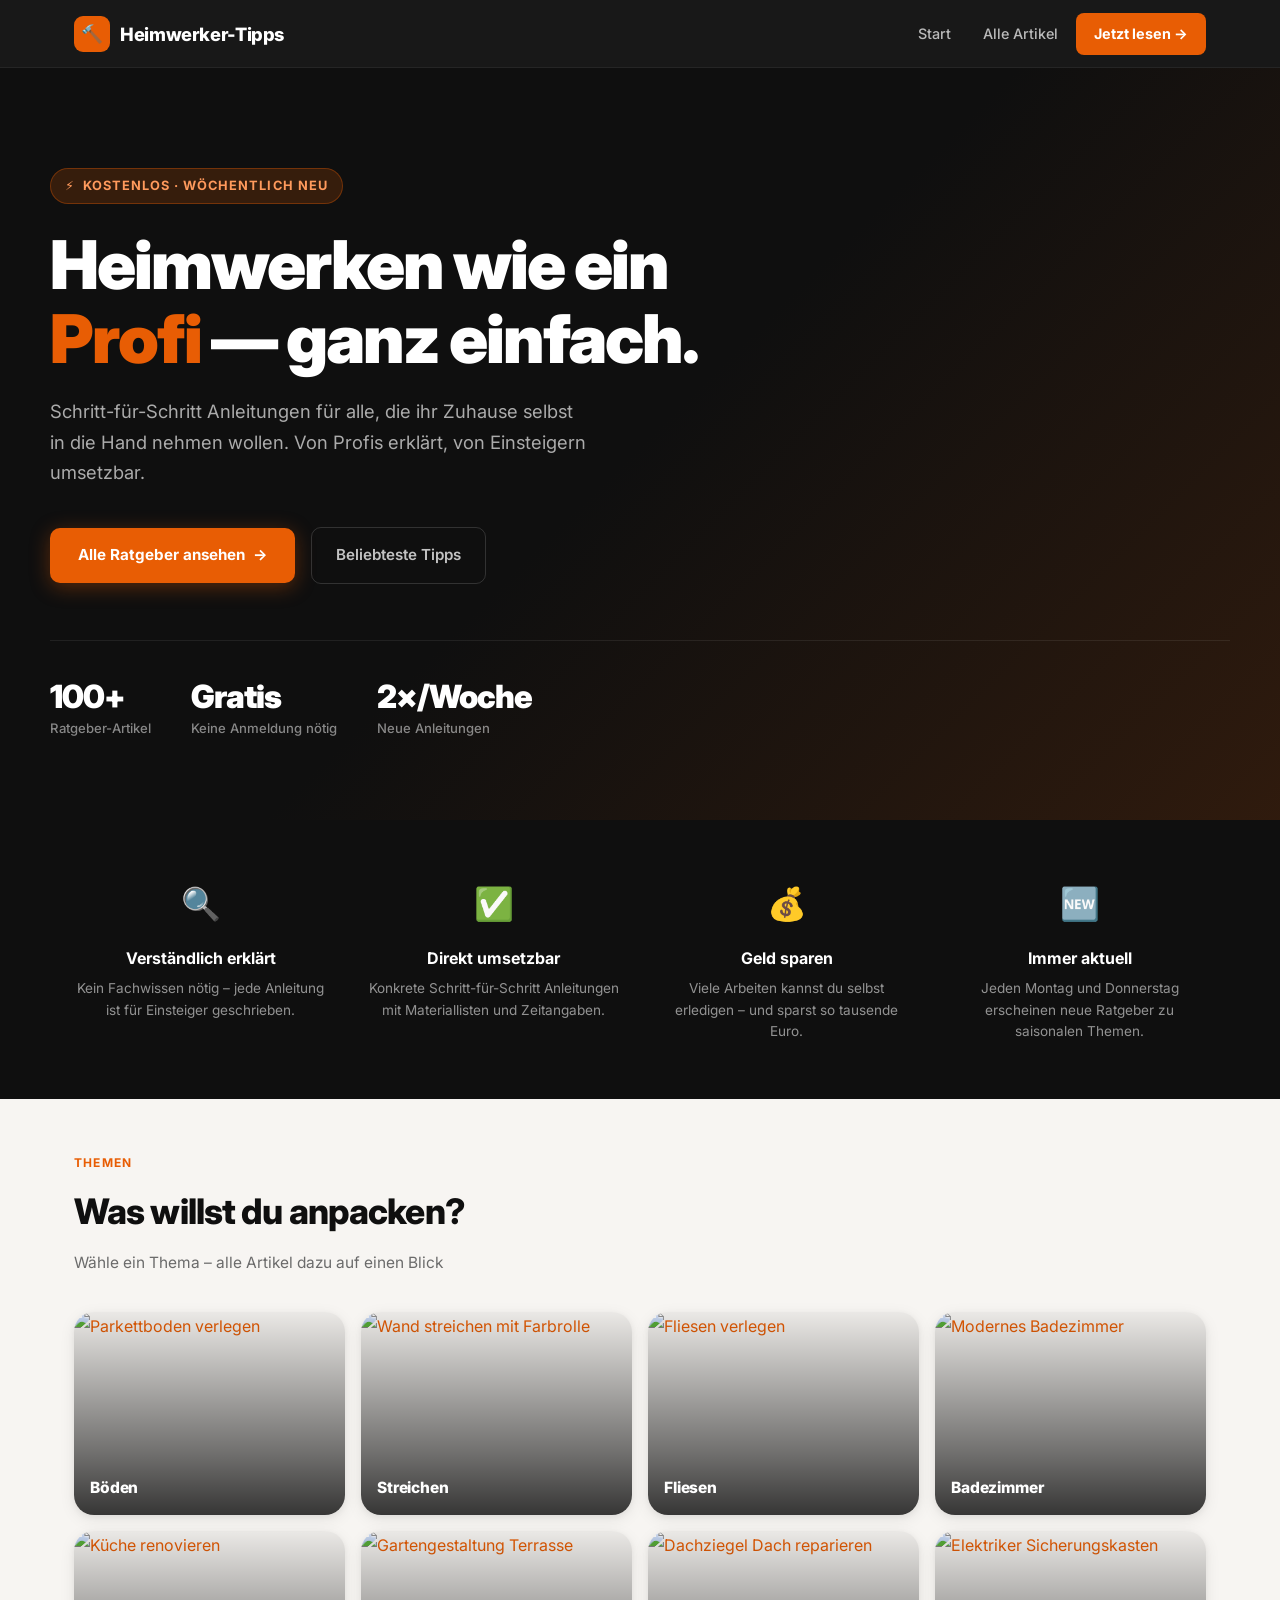
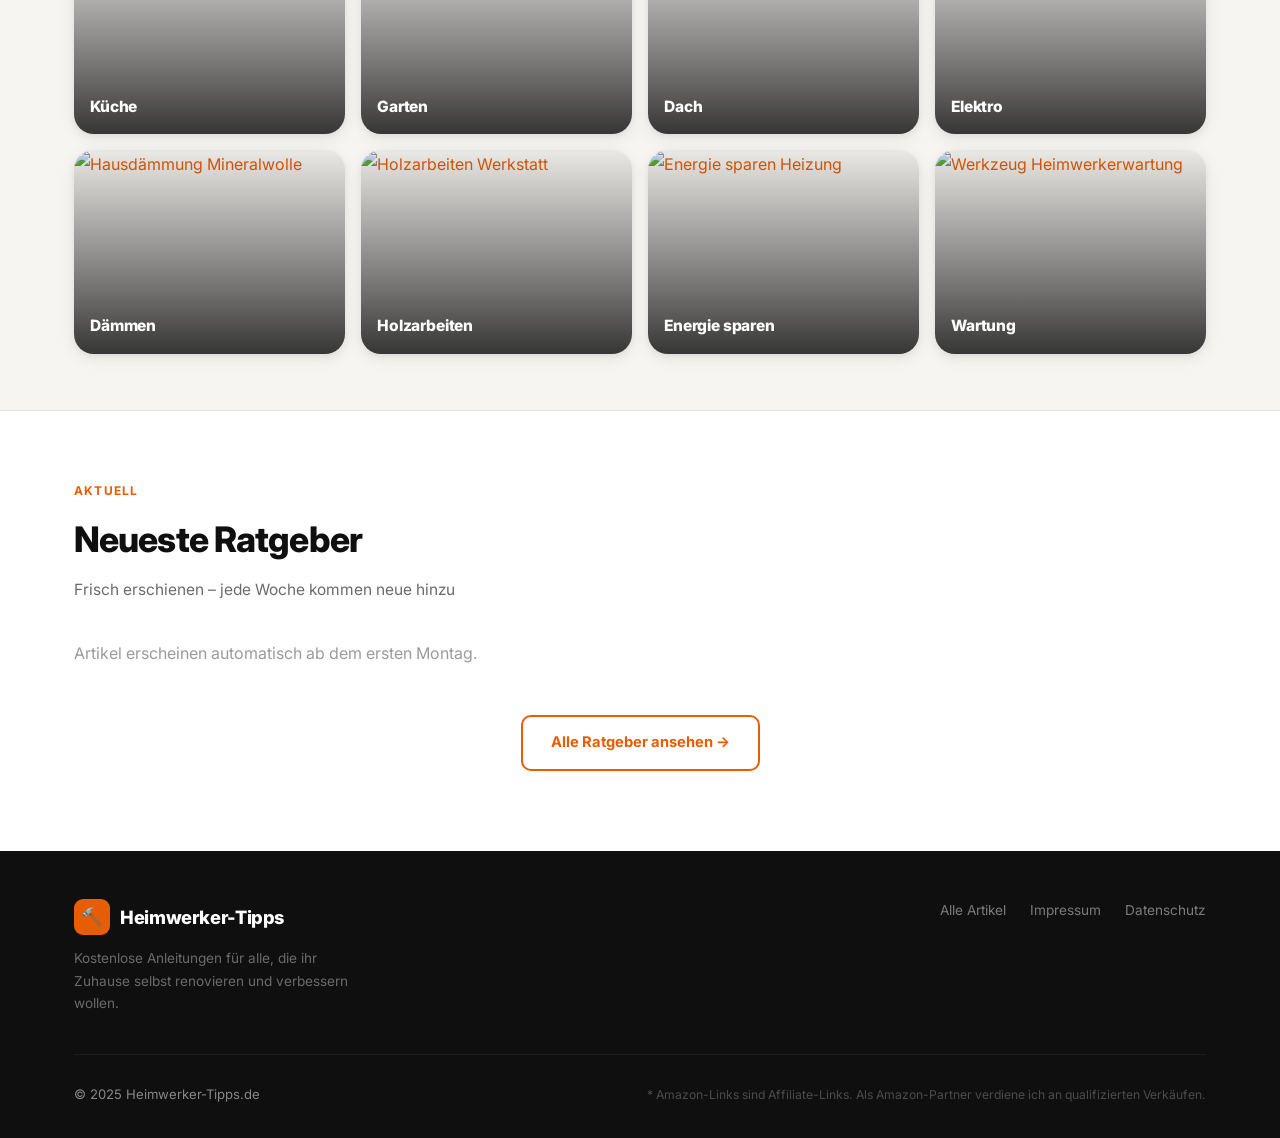
==== commit c57d7cb4: "Kategorien: thematisch passende Bilder (Parkett, Farbrolle, Dachziegel, Dämmwolle usw.)" ====
--- a/index.html
+++ b/index.html
@@ -117,74 +117,86 @@
     </div>
     <div class="category-grid">
 
+      <!-- Böden: Parkettboden Nahaufnahme -->
       <a href="/blog/?filter=Böden" class="category-card">
-        <img src="https://images.unsplash.com/photo-1562663474-6cbb3eaa4d14?w=600&h=450&fit=crop&auto=format" alt="Böden verlegen" loading="lazy" />
+        <img src="https://images.unsplash.com/photo-1534349762230-e0cadf78f5da?w=600&h=450&fit=crop&auto=format" alt="Parkettboden verlegen" loading="eager" />
         <div class="category-card-overlay"></div>
         <div class="category-card-label">Böden</div>
       </a>
 
+      <!-- Streichen: Farbrolle an Wand -->
       <a href="/blog/?filter=Streichen" class="category-card">
-        <img src="https://images.unsplash.com/photo-1589939705384-5185137a7f0f?w=600&h=450&fit=crop&auto=format" alt="Wände streichen" loading="lazy" />
+        <img src="https://images.unsplash.com/photo-1562259949-e8e7689d7828?w=600&h=450&fit=crop&auto=format" alt="Wand streichen mit Farbrolle" loading="eager" />
         <div class="category-card-overlay"></div>
         <div class="category-card-label">Streichen</div>
       </a>
 
+      <!-- Fliesen: Fliesenarbeiten im Bad -->
       <a href="/blog/?filter=Fliesen" class="category-card">
-        <img src="https://images.unsplash.com/photo-1584622650111-993a426fbf0a?w=600&h=450&fit=crop&auto=format" alt="Fliesen verlegen" loading="lazy" />
+        <img src="https://images.unsplash.com/photo-1600566752355-35792bedcfea?w=600&h=450&fit=crop&auto=format" alt="Fliesen verlegen" loading="eager" />
         <div class="category-card-overlay"></div>
         <div class="category-card-label">Fliesen</div>
       </a>
 
+      <!-- Badezimmer: modernes helles Bad -->
       <a href="/blog/?filter=Bad" class="category-card">
-        <img src="https://images.unsplash.com/photo-1552321554-5fefe8c9ef14?w=600&h=450&fit=crop&auto=format" alt="Badezimmer renovieren" loading="lazy" />
+        <img src="https://images.unsplash.com/photo-1552321554-5fefe8c9ef14?w=600&h=450&fit=crop&auto=format" alt="Modernes Badezimmer" loading="eager" />
         <div class="category-card-overlay"></div>
         <div class="category-card-label">Badezimmer</div>
       </a>
 
+      <!-- Küche: moderne Küche -->
       <a href="/blog/?filter=Küche" class="category-card">
         <img src="https://images.unsplash.com/photo-1556909114-f6e7ad7d3136?w=600&h=450&fit=crop&auto=format" alt="Küche renovieren" loading="lazy" />
         <div class="category-card-overlay"></div>
         <div class="category-card-label">Küche</div>
       </a>
 
+      <!-- Garten: gepflegter grüner Garten mit Terrasse -->
       <a href="/blog/?filter=Garten" class="category-card">
-        <img src="https://images.unsplash.com/photo-1416879595882-3373a0480b5b?w=600&h=450&fit=crop&auto=format" alt="Gartengestaltung" loading="lazy" />
+        <img src="https://images.unsplash.com/photo-1558904541-efa843a96f01?w=600&h=450&fit=crop&auto=format" alt="Gartengestaltung Terrasse" loading="lazy" />
         <div class="category-card-overlay"></div>
         <div class="category-card-label">Garten</div>
       </a>
 
+      <!-- Dach: Dachziegel Nahaufnahme -->
       <a href="/blog/?filter=Dach" class="category-card">
-        <img src="https://images.unsplash.com/photo-1508450859948-4e04fabaa4ea?w=600&h=450&fit=crop&auto=format" alt="Dach reparieren" loading="lazy" />
+        <img src="https://images.unsplash.com/photo-1600585154340-be6161a56a0c?w=600&h=450&fit=crop&auto=format" alt="Dachziegel Dach reparieren" loading="lazy" />
         <div class="category-card-overlay"></div>
         <div class="category-card-label">Dach</div>
       </a>
 
+      <!-- Elektro: Elektriker arbeitet an Sicherungskasten -->
       <a href="/blog/?filter=Elektro" class="category-card">
-        <img src="https://images.unsplash.com/photo-1621905251189-08b45d6a269e?w=600&h=450&fit=crop&auto=format" alt="Elektroarbeiten" loading="lazy" />
+        <img src="https://images.unsplash.com/photo-1621905251189-08b45d6a269e?w=600&h=450&fit=crop&auto=format" alt="Elektriker Sicherungskasten" loading="lazy" />
         <div class="category-card-overlay"></div>
         <div class="category-card-label">Elektro</div>
       </a>
 
+      <!-- Dämmen: Dämmwolle Mineralwolle -->
       <a href="/blog/?filter=Dämmen" class="category-card">
-        <img src="https://images.unsplash.com/photo-1504307651254-35680f356dfd?w=600&h=450&fit=crop&auto=format" alt="Dämmen und isolieren" loading="lazy" />
+        <img src="https://images.unsplash.com/photo-1607400201515-c2c41c8b6f49?w=600&h=450&fit=crop&auto=format" alt="Hausdämmung Mineralwolle" loading="lazy" />
         <div class="category-card-overlay"></div>
         <div class="category-card-label">Dämmen</div>
       </a>
 
+      <!-- Holzarbeiten: Holzbearbeitung Säge Werkstatt -->
       <a href="/blog/?filter=Holz" class="category-card">
-        <img src="https://images.unsplash.com/photo-1530124566582-a618bc2615dc?w=600&h=450&fit=crop&auto=format" alt="Holzarbeiten" loading="lazy" />
+        <img src="https://images.unsplash.com/photo-1601058268499-e52658b8bb88?w=600&h=450&fit=crop&auto=format" alt="Holzarbeiten Werkstatt" loading="lazy" />
         <div class="category-card-overlay"></div>
         <div class="category-card-label">Holzarbeiten</div>
       </a>
 
+      <!-- Energie sparen: Wärmepumpe / moderne Heizung -->
       <a href="/blog/?filter=Energie" class="category-card">
-        <img src="https://images.unsplash.com/photo-1497435334941-8c899ee9e8e9?w=600&h=450&fit=crop&auto=format" alt="Energie sparen" loading="lazy" />
+        <img src="https://images.unsplash.com/photo-1545259741-2ea3ebf61fa3?w=600&h=450&fit=crop&auto=format" alt="Energie sparen Heizung" loading="lazy" />
         <div class="category-card-overlay"></div>
         <div class="category-card-label">Energie sparen</div>
       </a>
 
+      <!-- Wartung: Werkzeug auf Holztisch -->
       <a href="/blog/?filter=Wartung" class="category-card">
-        <img src="https://images.unsplash.com/photo-1504148455328-c376907d081c?w=600&h=450&fit=crop&auto=format" alt="Wartung und Pflege" loading="lazy" />
+        <img src="https://images.unsplash.com/photo-1581244277943-fe4a9c777189?w=600&h=450&fit=crop&auto=format" alt="Werkzeug Heimwerkerwartung" loading="lazy" />
         <div class="category-card-overlay"></div>
         <div class="category-card-label">Wartung</div>
       </a>
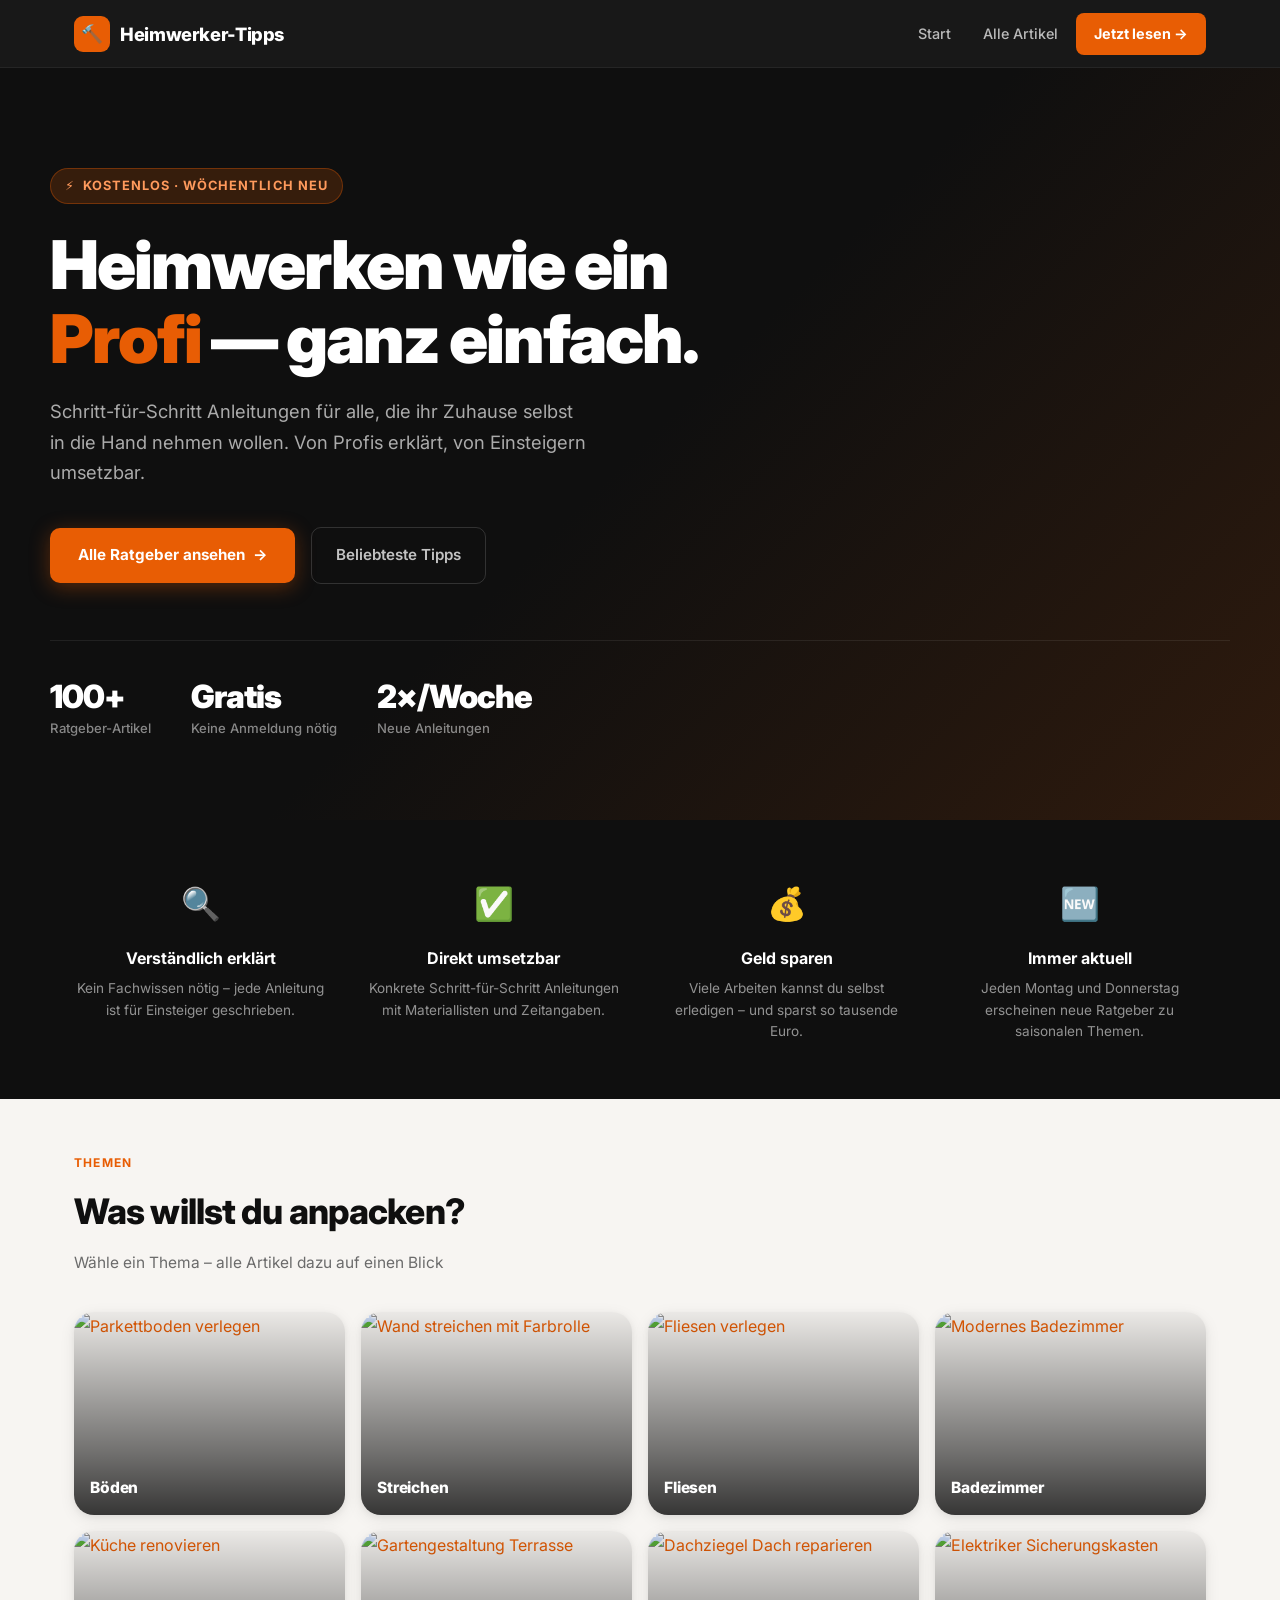
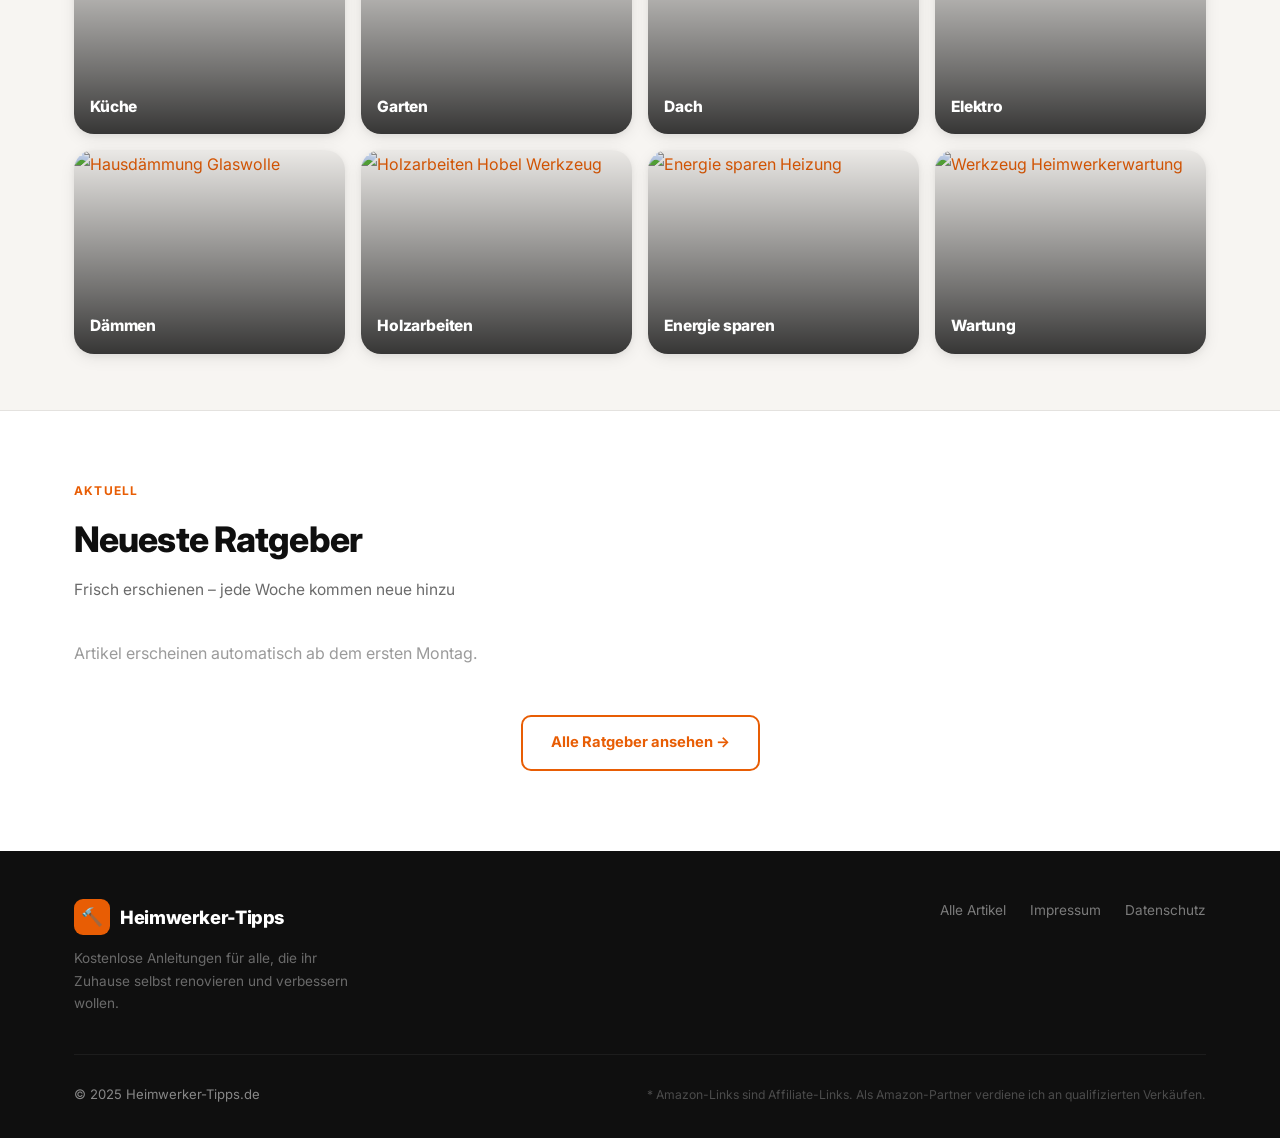
==== commit 5ab8b3a7: "Bilder korrigiert: Parkett, Küchenzeile, Dachziegel, Dämmwolle, Holzhobel" ====
--- a/index.html
+++ b/index.html
@@ -117,9 +117,9 @@
     </div>
     <div class="category-grid">
 
-      <!-- Böden: Parkettboden Nahaufnahme -->
+      <!-- Böden: Parkett / Holzboden verlegen -->
       <a href="/blog/?filter=Böden" class="category-card">
-        <img src="https://images.unsplash.com/photo-1534349762230-e0cadf78f5da?w=600&h=450&fit=crop&auto=format" alt="Parkettboden verlegen" loading="eager" />
+        <img src="https://images.unsplash.com/photo-1562663474-6cbb3eaa4d14?w=600&h=450&fit=crop&auto=format" alt="Parkettboden verlegen" loading="eager" />
         <div class="category-card-overlay"></div>
         <div class="category-card-label">Böden</div>
       </a>
@@ -145,9 +145,9 @@
         <div class="category-card-label">Badezimmer</div>
       </a>
 
-      <!-- Küche: moderne Küche -->
+      <!-- Küche: moderne Küchenzeile -->
       <a href="/blog/?filter=Küche" class="category-card">
-        <img src="https://images.unsplash.com/photo-1556909114-f6e7ad7d3136?w=600&h=450&fit=crop&auto=format" alt="Küche renovieren" loading="lazy" />
+        <img src="https://images.unsplash.com/photo-1556909211-36987daf7b4d?w=600&h=450&fit=crop&auto=format" alt="Küche renovieren" loading="lazy" />
         <div class="category-card-overlay"></div>
         <div class="category-card-label">Küche</div>
       </a>
@@ -159,9 +159,9 @@
         <div class="category-card-label">Garten</div>
       </a>
 
-      <!-- Dach: Dachziegel Nahaufnahme -->
+      <!-- Dach: Dachziegel / Dachdeckerarbeiten -->
       <a href="/blog/?filter=Dach" class="category-card">
-        <img src="https://images.unsplash.com/photo-1600585154340-be6161a56a0c?w=600&h=450&fit=crop&auto=format" alt="Dachziegel Dach reparieren" loading="lazy" />
+        <img src="https://images.unsplash.com/photo-1513467535987-fd81bc7d62f8?w=600&h=450&fit=crop&auto=format" alt="Dachziegel Dach reparieren" loading="lazy" />
         <div class="category-card-overlay"></div>
         <div class="category-card-label">Dach</div>
       </a>
@@ -173,16 +173,16 @@
         <div class="category-card-label">Elektro</div>
       </a>
 
-      <!-- Dämmen: Dämmwolle Mineralwolle -->
+      <!-- Dämmen: Glaswolle / Wärmedämmung -->
       <a href="/blog/?filter=Dämmen" class="category-card">
-        <img src="https://images.unsplash.com/photo-1607400201515-c2c41c8b6f49?w=600&h=450&fit=crop&auto=format" alt="Hausdämmung Mineralwolle" loading="lazy" />
+        <img src="https://images.unsplash.com/photo-1558481795-7f0a7c906a6b?w=600&h=450&fit=crop&auto=format" alt="Hausdämmung Glaswolle" loading="lazy" />
         <div class="category-card-overlay"></div>
         <div class="category-card-label">Dämmen</div>
       </a>
 
-      <!-- Holzarbeiten: Holzbearbeitung Säge Werkstatt -->
+      <!-- Holzarbeiten: Hobel / Holz bearbeiten -->
       <a href="/blog/?filter=Holz" class="category-card">
-        <img src="https://images.unsplash.com/photo-1601058268499-e52658b8bb88?w=600&h=450&fit=crop&auto=format" alt="Holzarbeiten Werkstatt" loading="lazy" />
+        <img src="https://images.unsplash.com/photo-1541123437800-1bb1317badc2?w=600&h=450&fit=crop&auto=format" alt="Holzarbeiten Hobel Werkzeug" loading="lazy" />
         <div class="category-card-overlay"></div>
         <div class="category-card-label">Holzarbeiten</div>
       </a>
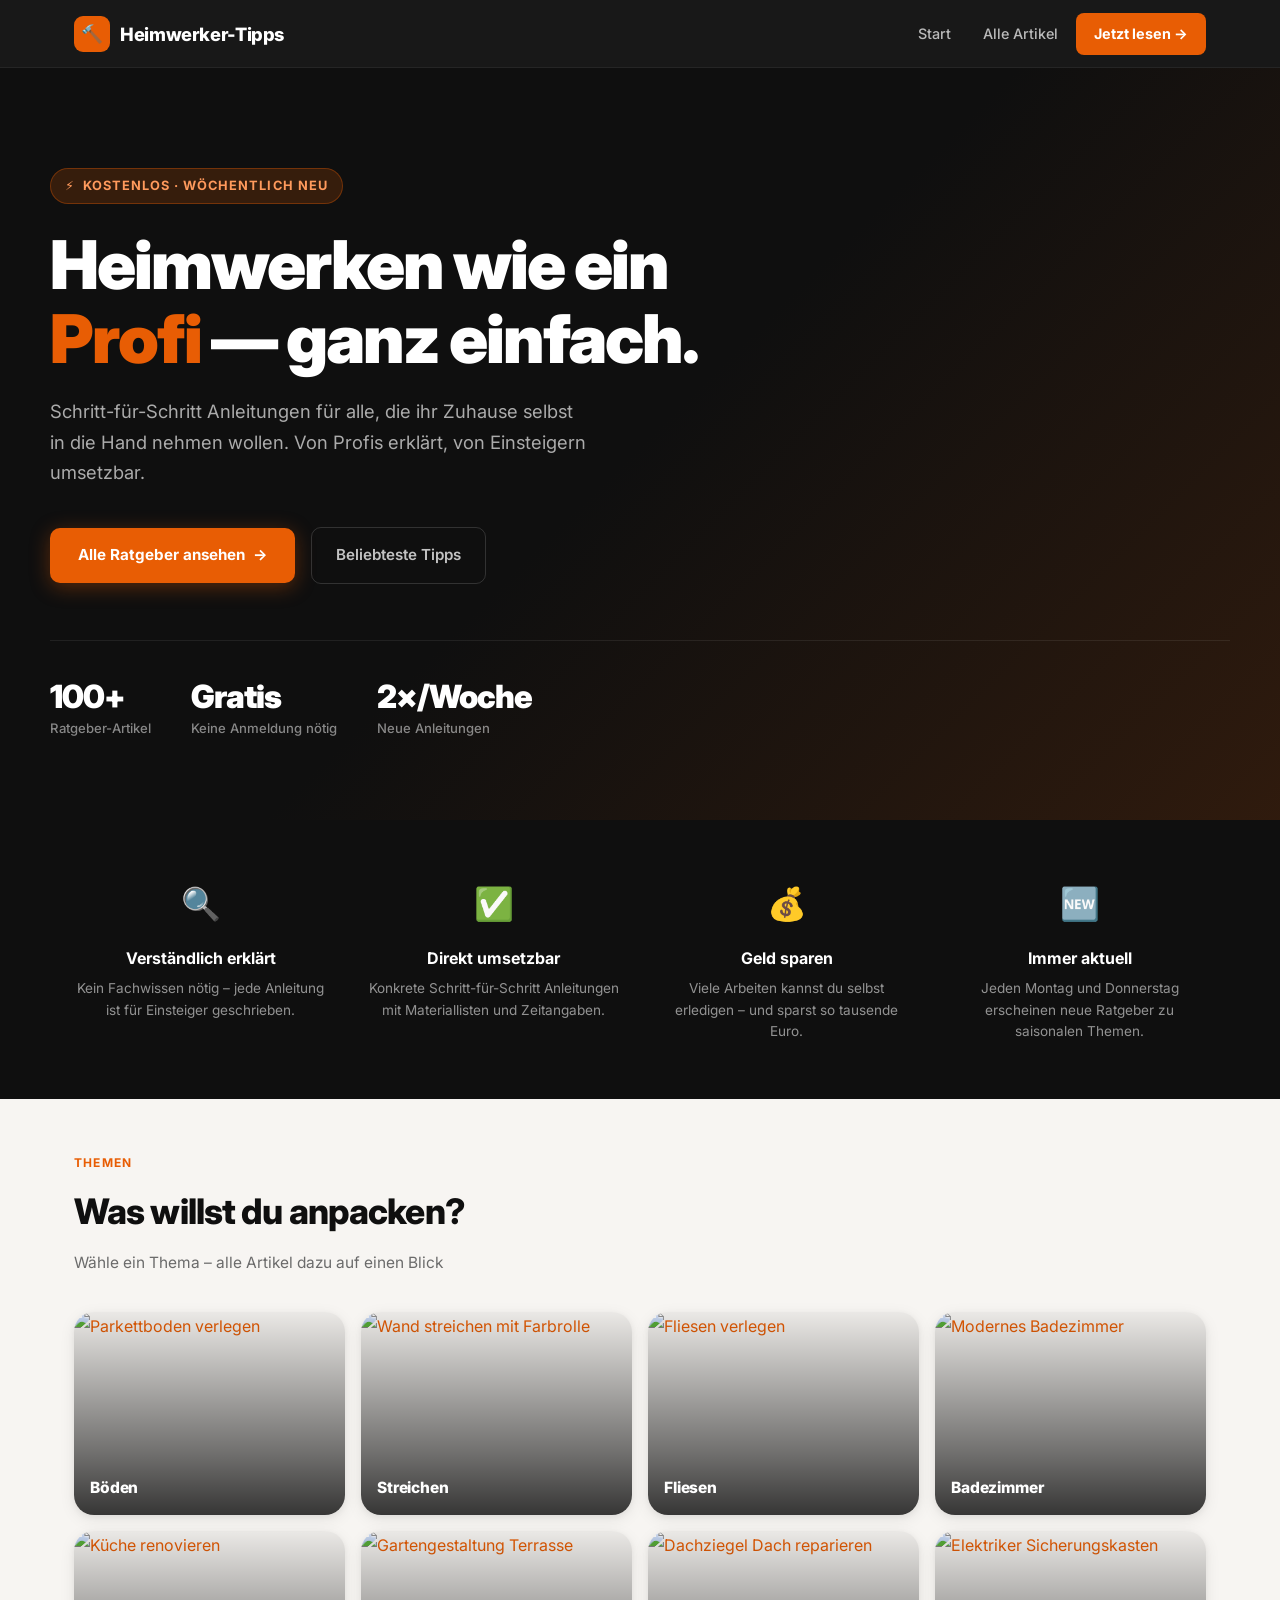
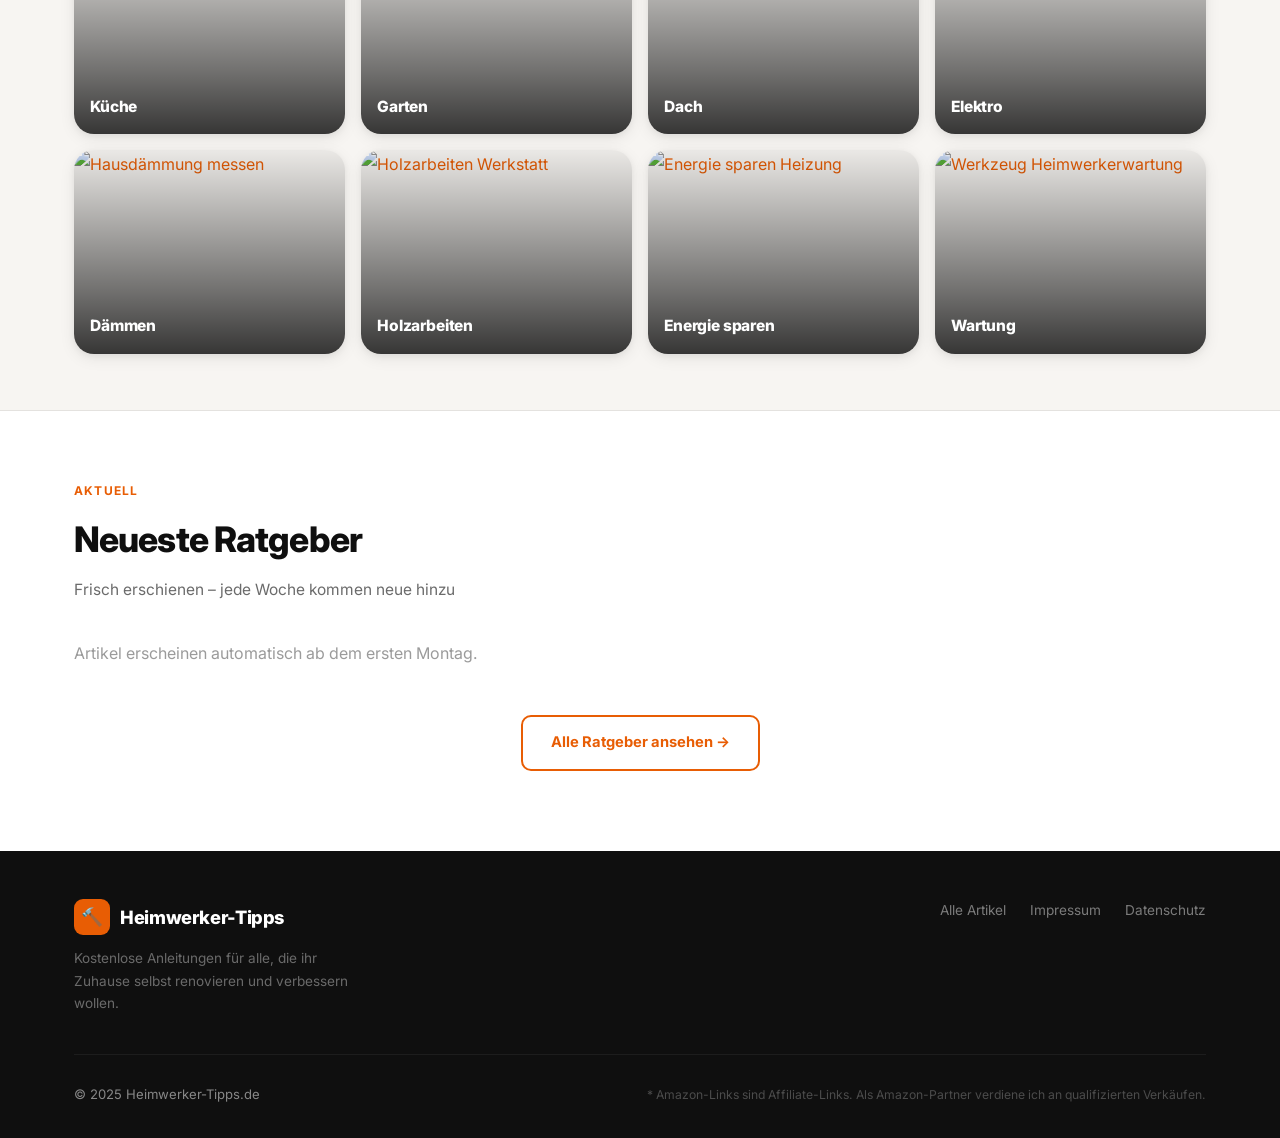
==== commit fc35d54b: "Bilder: alle 7 durch verifizierte Pexels-Fotos ersetzt (Parkett, Fliesen, Bad, Garten, Dach, Daemmun" ====
--- a/index.html
+++ b/index.html
@@ -117,9 +117,9 @@
     </div>
     <div class="category-grid">
 
-      <!-- Böden: Parkett / Holzboden verlegen -->
+      <!-- Böden: Nahaufnahme Parkettboden (verifiziert) -->
       <a href="/blog/?filter=Böden" class="category-card">
-        <img src="https://images.unsplash.com/photo-1562663474-6cbb3eaa4d14?w=600&h=450&fit=crop&auto=format" alt="Parkettboden verlegen" loading="eager" />
+        <img src="https://images.pexels.com/photos/20843726/pexels-photo-20843726.jpeg?auto=compress&cs=tinysrgb&w=600&h=450&fit=crop" alt="Parkettboden verlegen" loading="eager" />
         <div class="category-card-overlay"></div>
         <div class="category-card-label">Böden</div>
       </a>
@@ -131,16 +131,16 @@
         <div class="category-card-label">Streichen</div>
       </a>
 
-      <!-- Fliesen: Fliesenarbeiten im Bad -->
+      <!-- Fliesen: Fliesen mit Abstandhaltern legen (verifiziert) -->
       <a href="/blog/?filter=Fliesen" class="category-card">
-        <img src="https://images.unsplash.com/photo-1600566752355-35792bedcfea?w=600&h=450&fit=crop&auto=format" alt="Fliesen verlegen" loading="eager" />
+        <img src="https://images.pexels.com/photos/11806490/pexels-photo-11806490.jpeg?auto=compress&cs=tinysrgb&w=600&h=450&fit=crop" alt="Fliesen verlegen" loading="eager" />
         <div class="category-card-overlay"></div>
         <div class="category-card-label">Fliesen</div>
       </a>
 
-      <!-- Badezimmer: modernes helles Bad -->
+      <!-- Badezimmer: modernes Bad mit Marmor und Glas (verifiziert) -->
       <a href="/blog/?filter=Bad" class="category-card">
-        <img src="https://images.unsplash.com/photo-1552321554-5fefe8c9ef14?w=600&h=450&fit=crop&auto=format" alt="Modernes Badezimmer" loading="eager" />
+        <img src="https://images.pexels.com/photos/32998547/pexels-photo-32998547.jpeg?auto=compress&cs=tinysrgb&w=600&h=450&fit=crop" alt="Modernes Badezimmer" loading="eager" />
         <div class="category-card-overlay"></div>
         <div class="category-card-label">Badezimmer</div>
       </a>
@@ -152,16 +152,16 @@
         <div class="category-card-label">Küche</div>
       </a>
 
-      <!-- Garten: gepflegter grüner Garten mit Terrasse -->
+      <!-- Garten: Outdoor-Sitzbereich mit Pflanzen (verifiziert) -->
       <a href="/blog/?filter=Garten" class="category-card">
-        <img src="https://images.unsplash.com/photo-1558904541-efa843a96f01?w=600&h=450&fit=crop&auto=format" alt="Gartengestaltung Terrasse" loading="lazy" />
+        <img src="https://images.pexels.com/photos/4497543/pexels-photo-4497543.jpeg?auto=compress&cs=tinysrgb&w=600&h=450&fit=crop" alt="Gartengestaltung Terrasse" loading="lazy" />
         <div class="category-card-overlay"></div>
         <div class="category-card-label">Garten</div>
       </a>
 
-      <!-- Dach: Dachziegel / Dachdeckerarbeiten -->
+      <!-- Dach: orangene Dachziegel Nahaufnahme (verifiziert) -->
       <a href="/blog/?filter=Dach" class="category-card">
-        <img src="https://images.unsplash.com/photo-1513467535987-fd81bc7d62f8?w=600&h=450&fit=crop&auto=format" alt="Dachziegel Dach reparieren" loading="lazy" />
+        <img src="https://images.pexels.com/photos/36496644/pexels-photo-36496644.jpeg?auto=compress&cs=tinysrgb&w=600&h=450&fit=crop" alt="Dachziegel Dach reparieren" loading="lazy" />
         <div class="category-card-overlay"></div>
         <div class="category-card-label">Dach</div>
       </a>
@@ -173,16 +173,16 @@
         <div class="category-card-label">Elektro</div>
       </a>
 
-      <!-- Dämmen: Glaswolle / Wärmedämmung -->
+      <!-- Dämmen: Hand prüft Dämmung mit Maßband (verifiziert) -->
       <a href="/blog/?filter=Dämmen" class="category-card">
-        <img src="https://images.unsplash.com/photo-1558481795-7f0a7c906a6b?w=600&h=450&fit=crop&auto=format" alt="Hausdämmung Glaswolle" loading="lazy" />
+        <img src="https://images.pexels.com/photos/8488033/pexels-photo-8488033.jpeg?auto=compress&cs=tinysrgb&w=600&h=450&fit=crop" alt="Hausdämmung messen" loading="lazy" />
         <div class="category-card-overlay"></div>
         <div class="category-card-label">Dämmen</div>
       </a>
 
-      <!-- Holzarbeiten: Hobel / Holz bearbeiten -->
+      <!-- Holzarbeiten: Drechsler in der Werkstatt (verifiziert) -->
       <a href="/blog/?filter=Holz" class="category-card">
-        <img src="https://images.unsplash.com/photo-1541123437800-1bb1317badc2?w=600&h=450&fit=crop&auto=format" alt="Holzarbeiten Hobel Werkzeug" loading="lazy" />
+        <img src="https://images.pexels.com/photos/6790076/pexels-photo-6790076.jpeg?auto=compress&cs=tinysrgb&w=600&h=450&fit=crop" alt="Holzarbeiten Werkstatt" loading="lazy" />
         <div class="category-card-overlay"></div>
         <div class="category-card-label">Holzarbeiten</div>
       </a>
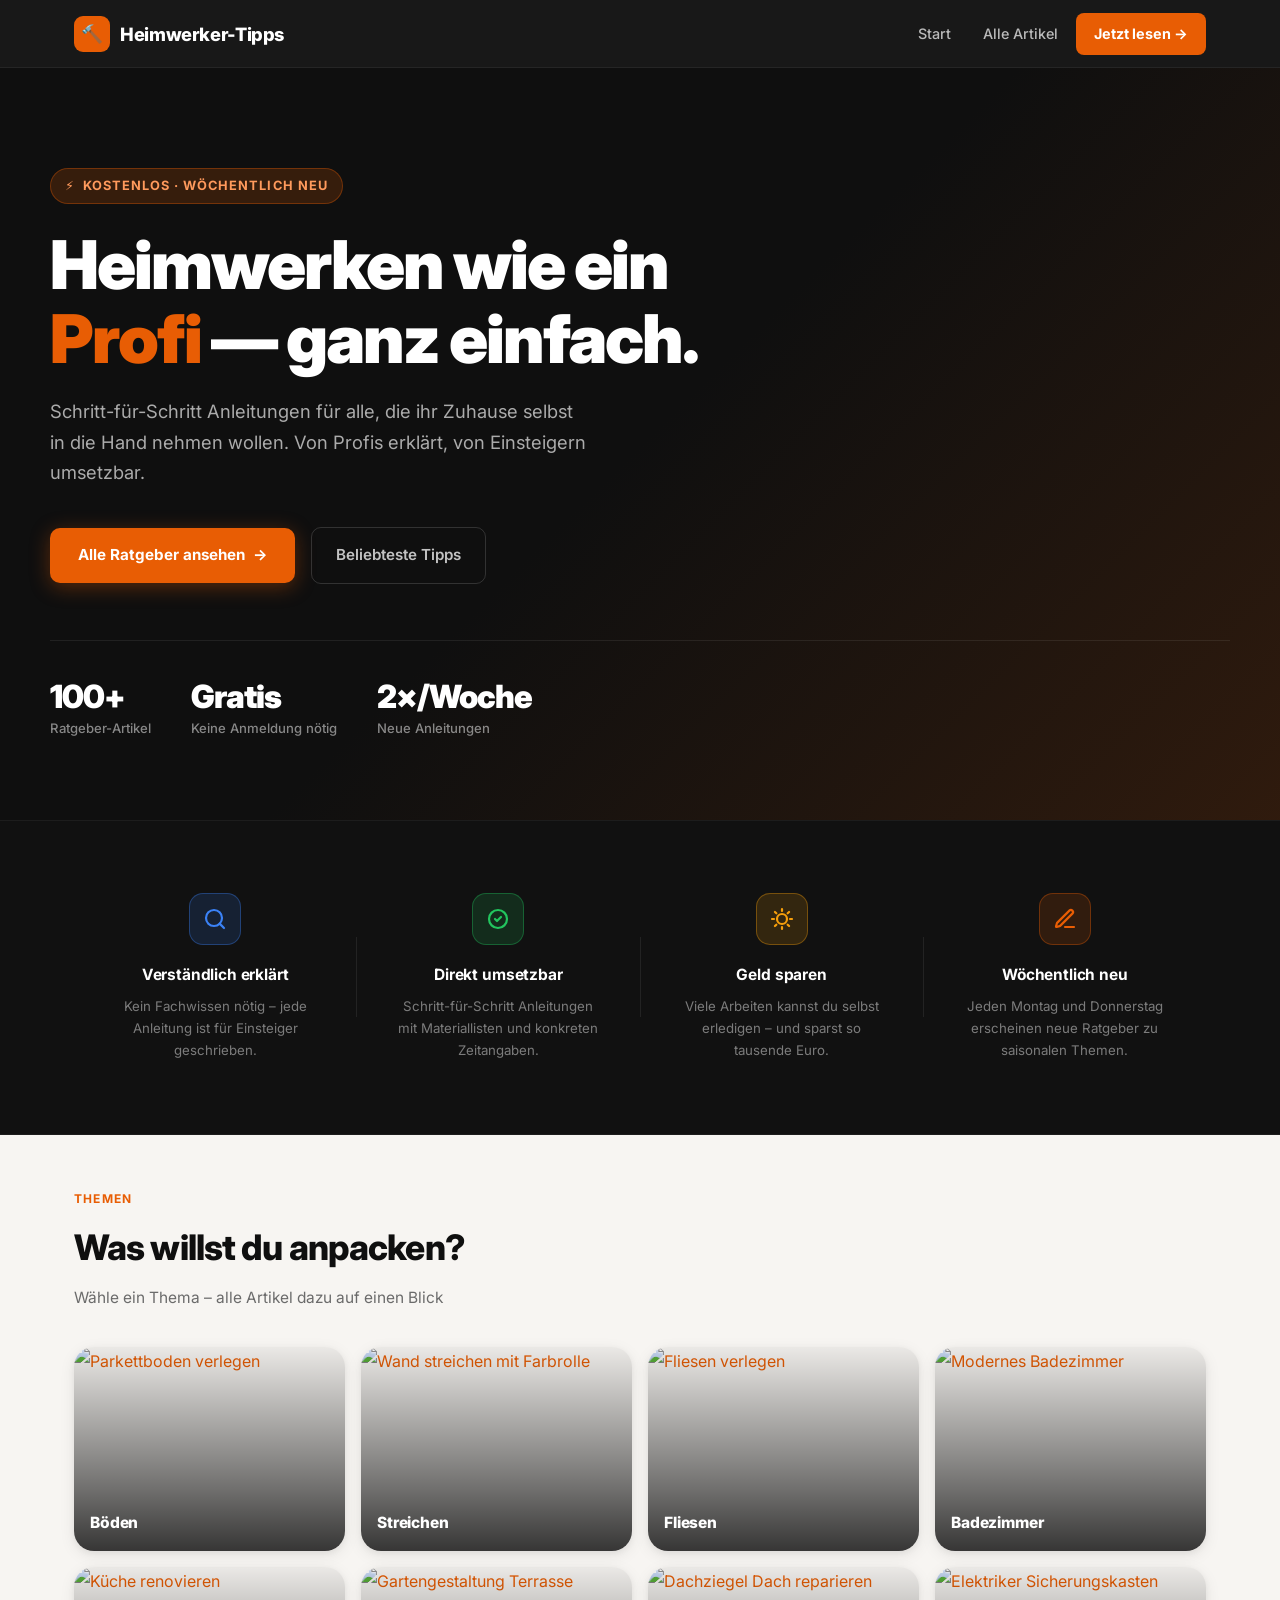
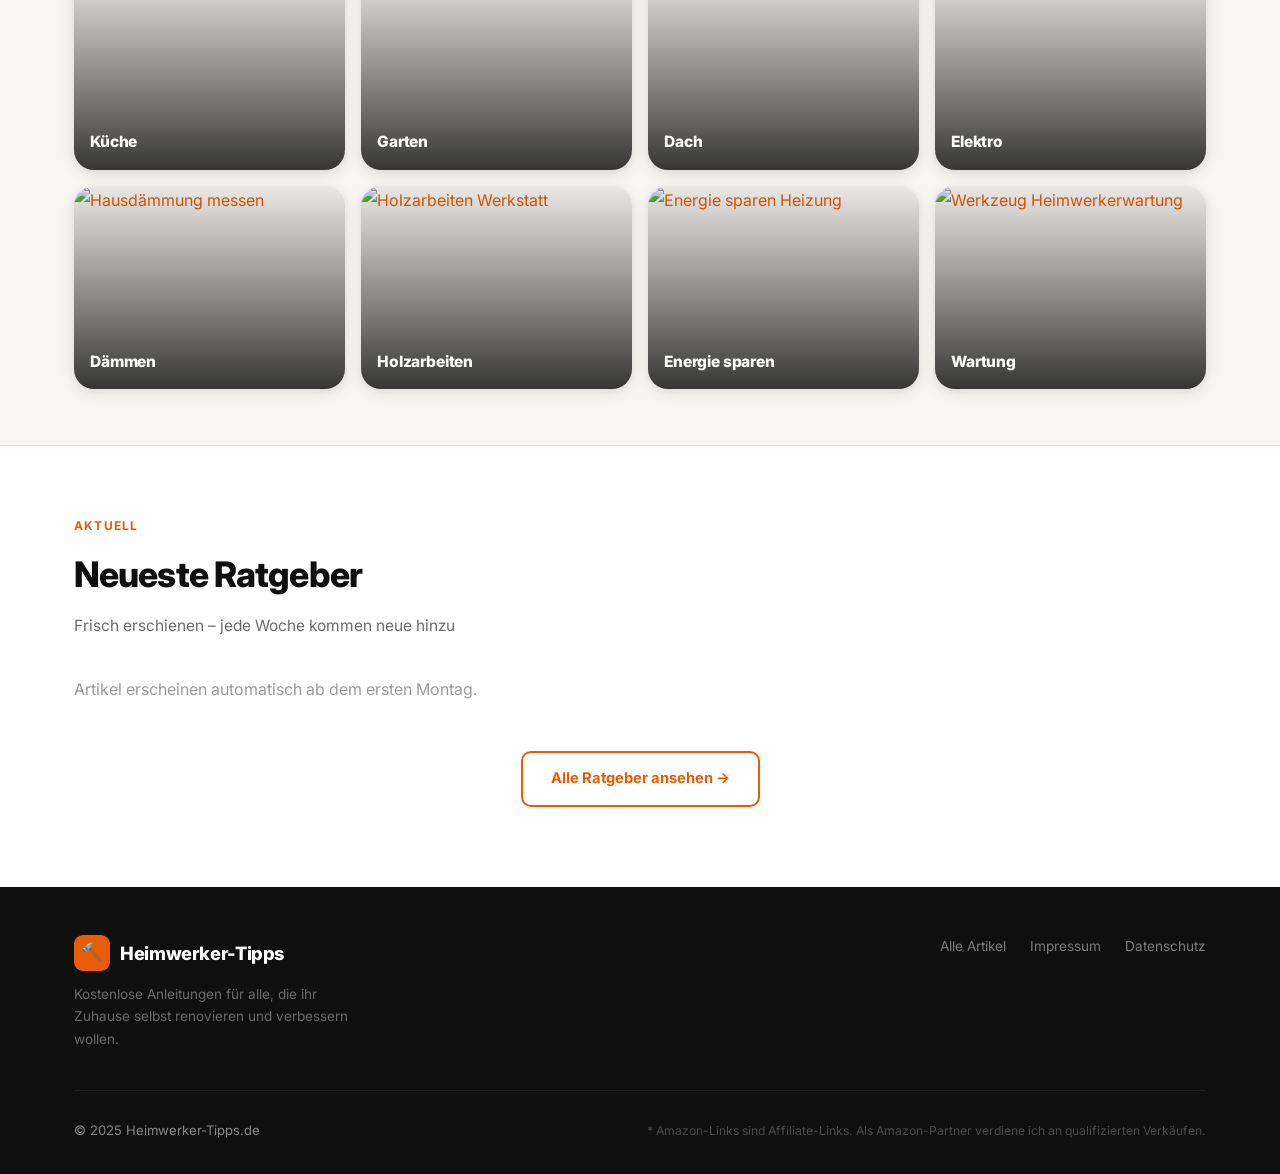
==== commit 30b43312: "Trust-Bar: SVG-Icons mit farbigen Badges, vertikale Trennlinien, Hover-Effekt" ====
--- a/index.html
+++ b/index.html
@@ -25,14 +25,14 @@
 <header class="site-header">
   <div class="container">
     <nav class="nav-inner">
-      <a href="/" class="logo">
+      <a href="index.html" class="logo">
         <span class="logo-icon">🔨</span>
         Heimwerker-Tipps
       </a>
       <div class="nav-links">
-        <a href="/">Start</a>
-        <a href="/blog/">Alle Artikel</a>
-        <a href="/blog/" class="nav-cta">Jetzt lesen →</a>
+        <a href="index.html">Start</a>
+        <a href="blog/">Alle Artikel</a>
+        <a href="blog/" class="nav-cta">Jetzt lesen →</a>
       </div>
     </nav>
   </div>
@@ -54,11 +54,11 @@
       Schritt-für-Schritt Anleitungen für alle, die ihr Zuhause selbst in die Hand nehmen wollen. Von Profis erklärt, von Einsteigern umsetzbar.
     </p>
     <div class="hero-actions fade-up-3">
-      <a href="/blog/" class="btn-primary">
+      <a href="blog/" class="btn-primary">
         Alle Ratgeber ansehen
         <span>→</span>
       </a>
-      <a href="/blog/?filter=Renovieren" class="btn-ghost">
+      <a href="blog/?filter=Renovieren" class="btn-ghost">
         Beliebteste Tipps
       </a>
     </div>
@@ -83,26 +83,45 @@
 <section class="trust-section">
   <div class="container">
     <div class="trust-grid">
+
       <div class="trust-item">
-        <div class="trust-icon">🔍</div>
+        <div class="trust-icon-wrap" style="--c:#3b82f6;">
+          <svg width="24" height="24" viewBox="0 0 24 24" fill="none" stroke="currentColor" stroke-width="2.2" stroke-linecap="round" stroke-linejoin="round"><circle cx="11" cy="11" r="8"/><path d="m21 21-4.35-4.35"/></svg>
+        </div>
         <h3>Verständlich erklärt</h3>
         <p>Kein Fachwissen nötig – jede Anleitung ist für Einsteiger geschrieben.</p>
       </div>
+
+      <div class="trust-divider"></div>
+
       <div class="trust-item">
-        <div class="trust-icon">✅</div>
+        <div class="trust-icon-wrap" style="--c:#22c55e;">
+          <svg width="24" height="24" viewBox="0 0 24 24" fill="none" stroke="currentColor" stroke-width="2.2" stroke-linecap="round" stroke-linejoin="round"><path d="M9 12l2 2 4-4"/><path d="M3 12a9 9 0 1 0 18 0 9 9 0 0 0-18 0"/></svg>
+        </div>
         <h3>Direkt umsetzbar</h3>
-        <p>Konkrete Schritt-für-Schritt Anleitungen mit Materiallisten und Zeitangaben.</p>
-      </div>
+        <p>Schritt-für-Schritt Anleitungen mit Materiallisten und konkreten Zeitangaben.</p>
+      </div>
+
+      <div class="trust-divider"></div>
+
       <div class="trust-item">
-        <div class="trust-icon">💰</div>
+        <div class="trust-icon-wrap" style="--c:#f59e0b;">
+          <svg width="24" height="24" viewBox="0 0 24 24" fill="none" stroke="currentColor" stroke-width="2.2" stroke-linecap="round" stroke-linejoin="round"><path d="M12 2v2M12 20v2M4.93 4.93l1.41 1.41M17.66 17.66l1.41 1.41M2 12h2M20 12h2M4.93 19.07l1.41-1.41M17.66 6.34l1.41-1.41"/><circle cx="12" cy="12" r="5"/></svg>
+        </div>
         <h3>Geld sparen</h3>
         <p>Viele Arbeiten kannst du selbst erledigen – und sparst so tausende Euro.</p>
       </div>
+
+      <div class="trust-divider"></div>
+
       <div class="trust-item">
-        <div class="trust-icon">🆕</div>
-        <h3>Immer aktuell</h3>
+        <div class="trust-icon-wrap" style="--c:#e85d04;">
+          <svg width="24" height="24" viewBox="0 0 24 24" fill="none" stroke="currentColor" stroke-width="2.2" stroke-linecap="round" stroke-linejoin="round"><path d="M12 20h9"/><path d="M16.376 3.622a1 1 0 0 1 3.002 3.002L7.368 18.635a2 2 0 0 1-.855.506l-2.872.838a.5.5 0 0 1-.62-.62l.838-2.872a2 2 0 0 1 .506-.854z"/></svg>
+        </div>
+        <h3>Wöchentlich neu</h3>
         <p>Jeden Montag und Donnerstag erscheinen neue Ratgeber zu saisonalen Themen.</p>
       </div>
+
     </div>
   </div>
 </section>
@@ -118,84 +137,84 @@
     <div class="category-grid">
 
       <!-- Böden: Nahaufnahme Parkettboden (verifiziert) -->
-      <a href="/blog/?filter=Böden" class="category-card">
+      <a href="blog/?filter=Böden" class="category-card">
         <img src="https://images.pexels.com/photos/20843726/pexels-photo-20843726.jpeg?auto=compress&cs=tinysrgb&w=600&h=450&fit=crop" alt="Parkettboden verlegen" loading="eager" />
         <div class="category-card-overlay"></div>
         <div class="category-card-label">Böden</div>
       </a>
 
       <!-- Streichen: Farbrolle an Wand -->
-      <a href="/blog/?filter=Streichen" class="category-card">
+      <a href="blog/?filter=Streichen" class="category-card">
         <img src="https://images.unsplash.com/photo-1562259949-e8e7689d7828?w=600&h=450&fit=crop&auto=format" alt="Wand streichen mit Farbrolle" loading="eager" />
         <div class="category-card-overlay"></div>
         <div class="category-card-label">Streichen</div>
       </a>
 
       <!-- Fliesen: Fliesen mit Abstandhaltern legen (verifiziert) -->
-      <a href="/blog/?filter=Fliesen" class="category-card">
+      <a href="blog/?filter=Fliesen" class="category-card">
         <img src="https://images.pexels.com/photos/11806490/pexels-photo-11806490.jpeg?auto=compress&cs=tinysrgb&w=600&h=450&fit=crop" alt="Fliesen verlegen" loading="eager" />
         <div class="category-card-overlay"></div>
         <div class="category-card-label">Fliesen</div>
       </a>
 
       <!-- Badezimmer: modernes Bad mit Marmor und Glas (verifiziert) -->
-      <a href="/blog/?filter=Bad" class="category-card">
+      <a href="blog/?filter=Bad" class="category-card">
         <img src="https://images.pexels.com/photos/32998547/pexels-photo-32998547.jpeg?auto=compress&cs=tinysrgb&w=600&h=450&fit=crop" alt="Modernes Badezimmer" loading="eager" />
         <div class="category-card-overlay"></div>
         <div class="category-card-label">Badezimmer</div>
       </a>
 
       <!-- Küche: moderne Küchenzeile -->
-      <a href="/blog/?filter=Küche" class="category-card">
+      <a href="blog/?filter=Küche" class="category-card">
         <img src="https://images.unsplash.com/photo-1556909211-36987daf7b4d?w=600&h=450&fit=crop&auto=format" alt="Küche renovieren" loading="lazy" />
         <div class="category-card-overlay"></div>
         <div class="category-card-label">Küche</div>
       </a>
 
       <!-- Garten: Outdoor-Sitzbereich mit Pflanzen (verifiziert) -->
-      <a href="/blog/?filter=Garten" class="category-card">
+      <a href="blog/?filter=Garten" class="category-card">
         <img src="https://images.pexels.com/photos/4497543/pexels-photo-4497543.jpeg?auto=compress&cs=tinysrgb&w=600&h=450&fit=crop" alt="Gartengestaltung Terrasse" loading="lazy" />
         <div class="category-card-overlay"></div>
         <div class="category-card-label">Garten</div>
       </a>
 
       <!-- Dach: orangene Dachziegel Nahaufnahme (verifiziert) -->
-      <a href="/blog/?filter=Dach" class="category-card">
+      <a href="blog/?filter=Dach" class="category-card">
         <img src="https://images.pexels.com/photos/36496644/pexels-photo-36496644.jpeg?auto=compress&cs=tinysrgb&w=600&h=450&fit=crop" alt="Dachziegel Dach reparieren" loading="lazy" />
         <div class="category-card-overlay"></div>
         <div class="category-card-label">Dach</div>
       </a>
 
       <!-- Elektro: Elektriker arbeitet an Sicherungskasten -->
-      <a href="/blog/?filter=Elektro" class="category-card">
+      <a href="blog/?filter=Elektro" class="category-card">
         <img src="https://images.unsplash.com/photo-1621905251189-08b45d6a269e?w=600&h=450&fit=crop&auto=format" alt="Elektriker Sicherungskasten" loading="lazy" />
         <div class="category-card-overlay"></div>
         <div class="category-card-label">Elektro</div>
       </a>
 
       <!-- Dämmen: Hand prüft Dämmung mit Maßband (verifiziert) -->
-      <a href="/blog/?filter=Dämmen" class="category-card">
+      <a href="blog/?filter=Dämmen" class="category-card">
         <img src="https://images.pexels.com/photos/8488033/pexels-photo-8488033.jpeg?auto=compress&cs=tinysrgb&w=600&h=450&fit=crop" alt="Hausdämmung messen" loading="lazy" />
         <div class="category-card-overlay"></div>
         <div class="category-card-label">Dämmen</div>
       </a>
 
       <!-- Holzarbeiten: Drechsler in der Werkstatt (verifiziert) -->
-      <a href="/blog/?filter=Holz" class="category-card">
+      <a href="blog/?filter=Holz" class="category-card">
         <img src="https://images.pexels.com/photos/6790076/pexels-photo-6790076.jpeg?auto=compress&cs=tinysrgb&w=600&h=450&fit=crop" alt="Holzarbeiten Werkstatt" loading="lazy" />
         <div class="category-card-overlay"></div>
         <div class="category-card-label">Holzarbeiten</div>
       </a>
 
       <!-- Energie sparen: Wärmepumpe / moderne Heizung -->
-      <a href="/blog/?filter=Energie" class="category-card">
+      <a href="blog/?filter=Energie" class="category-card">
         <img src="https://images.unsplash.com/photo-1545259741-2ea3ebf61fa3?w=600&h=450&fit=crop&auto=format" alt="Energie sparen Heizung" loading="lazy" />
         <div class="category-card-overlay"></div>
         <div class="category-card-label">Energie sparen</div>
       </a>
 
       <!-- Wartung: Werkzeug auf Holztisch -->
-      <a href="/blog/?filter=Wartung" class="category-card">
+      <a href="blog/?filter=Wartung" class="category-card">
         <img src="https://images.unsplash.com/photo-1581244277943-fe4a9c777189?w=600&h=450&fit=crop&auto=format" alt="Werkzeug Heimwerkerwartung" loading="lazy" />
         <div class="category-card-overlay"></div>
         <div class="category-card-label">Wartung</div>
@@ -237,7 +256,7 @@
     </div>
 
     <div class="section-footer">
-      <a href="/blog/" class="btn-outline">Alle Ratgeber ansehen →</a>
+      <a href="blog/" class="btn-outline">Alle Ratgeber ansehen →</a>
     </div>
   </div>
 </section>
@@ -247,16 +266,16 @@
   <div class="container">
     <div class="footer-inner">
       <div class="footer-brand">
-        <a href="/" class="logo">
+        <a href="index.html" class="logo">
           <span class="logo-icon">🔨</span>
           Heimwerker-Tipps
         </a>
         <p>Kostenlose Anleitungen für alle, die ihr Zuhause selbst renovieren und verbessern wollen.</p>
       </div>
       <div class="footer-links">
-        <a href="/blog/">Alle Artikel</a>
-        <a href="/impressum.html">Impressum</a>
-        <a href="/datenschutz.html">Datenschutz</a>
+        <a href="blog/">Alle Artikel</a>
+        <a href="impressum.html">Impressum</a>
+        <a href="datenschutz.html">Datenschutz</a>
       </div>
     </div>
     <div class="footer-bottom">
--- a/style.css
+++ b/style.css
@@ -543,36 +543,79 @@
    TRUST BAR / FEATURES
    ═══════════════════════════════════════════════════════════════ */
 .trust-section {
-  background: var(--ink);
-  color: #fff;
-  padding: 56px 0;
+  background: #111;
+  padding: 64px 0;
+  border-top: 1px solid rgba(255,255,255,.05);
+  border-bottom: 1px solid rgba(255,255,255,.05);
 }
 
 .trust-grid {
   display: grid;
-  grid-template-columns: repeat(auto-fit, minmax(200px, 1fr));
-  gap: 40px;
+  grid-template-columns: 1fr 1px 1fr 1px 1fr 1px 1fr;
+  gap: 0;
+  align-items: center;
+}
+
+.trust-divider {
+  width: 1px;
+  height: 80px;
+  background: rgba(255,255,255,.08);
+  justify-self: center;
 }
 
 .trust-item {
   text-align: center;
-}
-
-.trust-icon {
-  font-size: 2rem;
-  margin-bottom: 12px;
+  padding: 8px 32px;
+}
+
+.trust-icon-wrap {
+  width: 52px;
+  height: 52px;
+  border-radius: 14px;
+  background: color-mix(in srgb, var(--c) 15%, transparent);
+  border: 1px solid color-mix(in srgb, var(--c) 35%, transparent);
+  color: var(--c);
+  display: flex;
+  align-items: center;
+  justify-content: center;
+  margin: 0 auto 16px;
+  transition: var(--transition);
+}
+
+.trust-item:hover .trust-icon-wrap {
+  background: color-mix(in srgb, var(--c) 25%, transparent);
+  transform: translateY(-2px);
 }
 
 .trust-item h3 {
-  font-size: 1rem;
+  font-size: .97rem;
   font-weight: 700;
-  margin-bottom: 6px;
+  color: #fff;
+  margin-bottom: 8px;
+  letter-spacing: -.01em;
 }
 
 .trust-item p {
-  font-size: .85rem;
-  color: rgba(255,255,255,.55);
-  line-height: 1.6;
+  font-size: .83rem;
+  color: rgba(255,255,255,.45);
+  line-height: 1.65;
+  max-width: 200px;
+  margin: 0 auto;
+}
+
+@media (max-width: 768px) {
+  .trust-grid {
+    grid-template-columns: 1fr 1fr;
+    gap: 2px;
+  }
+  .trust-divider { display: none; }
+  .trust-item {
+    padding: 28px 16px;
+    border: 1px solid rgba(255,255,255,.05);
+    border-radius: var(--radius);
+    margin: 4px;
+  }
+  .trust-item p { max-width: none; }
 }
 
 /* ═══════════════════════════════════════════════════════════════
